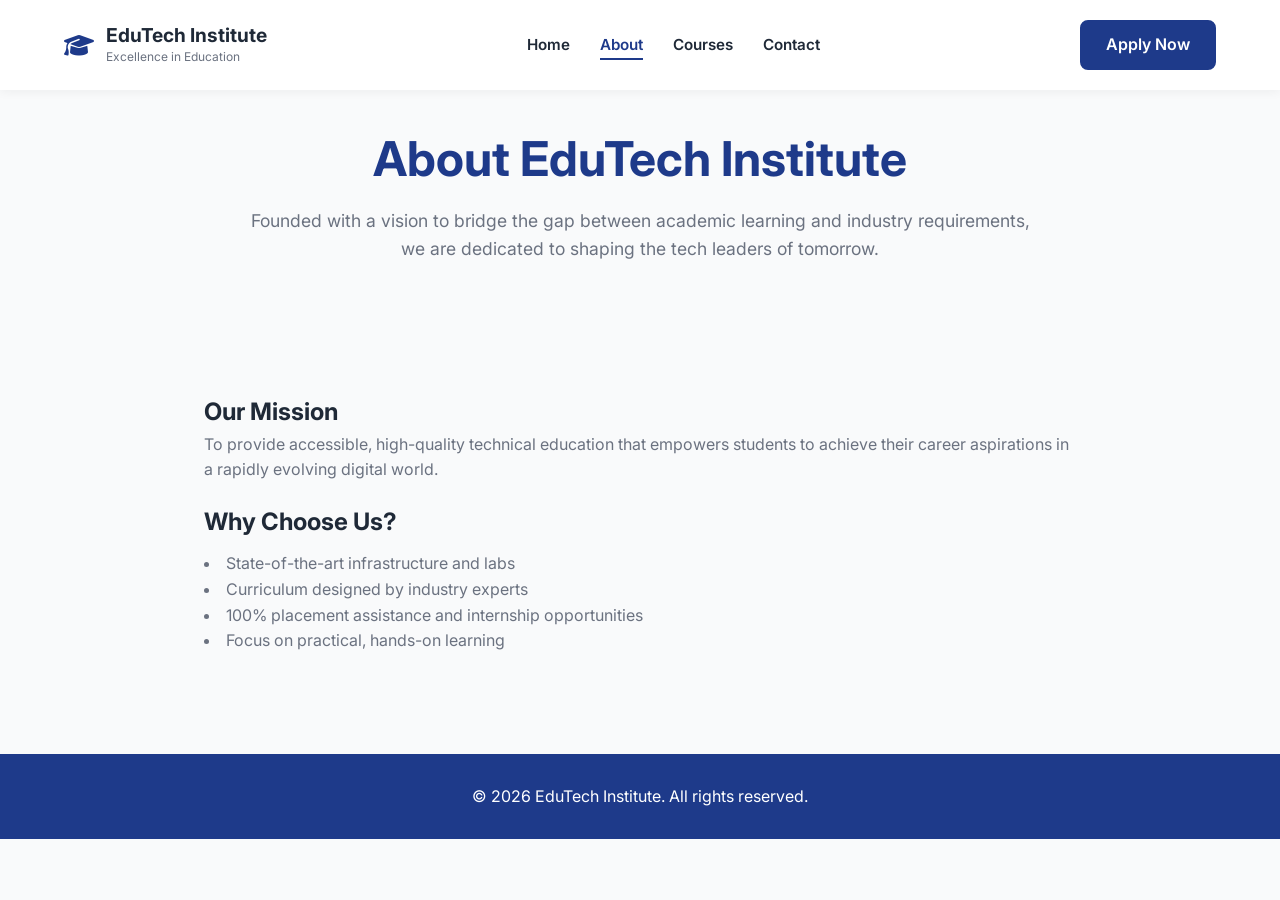
==== about.html @ e823e77c "Update about.html" ====
<!DOCTYPE html>
<html lang="en">
<head>
    <meta charset="UTF-8">
    <meta name="viewport" content="width=device-width, initial-scale=1.0">
    <title>About Us - EduTech Institute</title>
    <link rel="stylesheet" href="style.css">
    <link rel="stylesheet" href="https://cdnjs.cloudflare.com/ajax/libs/font-awesome/6.4.0/css/all.min.css">
    <link href="https://fonts.googleapis.com/css2?family=Inter:wght@400;600;700&display=swap" rel="stylesheet">
</head>
<body>

    <!-- Header & Navigation -->
    <header>
        <div class="logo">
            <i class="fa-solid fa-graduation-cap logo-icon"></i>
            <div>
                <strong>EduTech Institute</strong>
                <span>Excellence in Education</span>
            </div>
        </div>
        <nav>
            <ul>
                <li><a href="index.html">Home</a></li>
                <li><a href="about.html" class="active">About</a></li>
                <li><a href="courses.html">Courses</a></li>
                <li><a href="contact.html">Contact</a></li>
            </ul>
        </nav>
        <a href="#apply" class="btn btn-primary">Apply Now</a>
    </header>

    <!-- Page Content -->
    <section class="hero" style="background-color: var(--bg-light); text-align: center; justify-content: center; padding: 40px 5%;">
        <div class="hero-content" style="max-width: 800px;">
            <h1>About EduTech Institute</h1>
            <p class="description">Founded with a vision to bridge the gap between academic learning and industry requirements, we are dedicated to shaping the tech leaders of tomorrow.</p>
        </div>
    </section>

    <section style="padding: 60px 5%; max-width: 1000px; margin: 0 auto;">
        <h2>Our Mission</h2>
        <p style="margin-bottom: 20px; color: var(--text-light);">To provide accessible, high-quality technical education that empowers students to achieve their career aspirations in a rapidly evolving digital world.</p>
        
        <h2>Why Choose Us?</h2>
        <ul style="list-style-position: inside; color: var(--text-light); margin-top: 10px;">
            <li>State-of-the-art infrastructure and labs</li>
            <li>Curriculum designed by industry experts</li>
            <li>100% placement assistance and internship opportunities</li>
            <li>Focus on practical, hands-on learning</li>
        </ul>
    </section>

    <!-- Footer -->
    <footer>
        <p>&copy; 2026 EduTech Institute. All rights reserved.</p>
    </footer>

</body>
</html>
---- style.css ----
/* --- CSS Reset & Variables --- */
:root {
    --primary-color: #1e3a8a; /* Deep blue from the mockup */
    --text-dark: #1f2937;
    --text-light: #6b7280;
    --bg-light: #f9fafb;
    --white: #ffffff;
    --font-main: 'Inter', sans-serif;
    --border-radius: 8px;
    --transition: all 0.3s ease;
}

* {
    margin: 0;
    padding: 0;
    box-sizing: border-box;
}

body {
    font-family: var(--font-main);
    color: var(--text-dark);
    background-color: var(--bg-light);
    line-height: 1.6;
}

/* --- Typography --- */
h1, h2, h3 {
    font-weight: 700;
    color: var(--text-dark);
}

a {
    text-decoration: none;
    color: inherit;
}

/* --- Buttons --- */
.btn {
    display: inline-block;
    padding: 10px 24px;
    border-radius: var(--border-radius);
    font-weight: 600;
    text-align: center;
    cursor: pointer;
    transition: var(--transition);
}

.btn-primary {
    background-color: var(--primary-color);
    color: var(--white);
    border: 2px solid var(--primary-color);
}

.btn-primary:hover {
    background-color: transparent;
    color: var(--primary-color);
}

/* --- Header & Navigation --- */
header {
    display: flex;
    justify-content: space-between;
    align-items: center;
    padding: 20px 5%;
    background-color: var(--white);
    box-shadow: 0 2px 10px rgba(0,0,0,0.05);
    position: sticky;
    top: 0;
    z-index: 100;
}

.logo {
    display: flex;
    align-items: center;
    gap: 12px;
}

.logo-icon {
    font-size: 24px;
    color: var(--primary-color);
}

.logo div {
    display: flex;
    flex-direction: column;
}

.logo strong {
    font-size: 1.2rem;
    line-height: 1.2;
}

.logo span {
    font-size: 0.75rem;
    color: var(--text-light);
}

nav ul {
    display: flex;
    list-style: none;
    gap: 30px;
}

nav ul li a {
    font-weight: 600;
    font-size: 0.95rem;
    transition: var(--transition);
}

nav ul li a:hover, nav ul li a.active {
    color: var(--primary-color);
    border-bottom: 2px solid var(--primary-color);
    padding-bottom: 4px;
}

/* --- Hero Section --- */
.hero {
    display: flex;
    align-items: center;
    justify-content: space-between;
    padding: 60px 5%;
    background-color: var(--white);
    gap: 40px;
}

.hero-content {
    flex: 1;
    max-width: 500px;
}

.hero-content .subtitle {
    font-size: 0.85rem;
    font-weight: 700;
    color: var(--text-light);
    letter-spacing: 1px;
    margin-bottom: 15px;
}

.hero-content h1 {
    font-size: 3rem;
    line-height: 1.2;
    margin-bottom: 20px;
    color: var(--primary-color);
}

.hero-content .description {
    font-size: 1.1rem;
    color: var(--text-light);
    margin-bottom: 30px;
}

.hero-image {
    flex: 1;
}

.hero-image img {
    width: 100%;
    border-radius: var(--border-radius);
    box-shadow: 0 10px 30px rgba(0,0,0,0.1);
}

/* --- Features Section --- */
.features {
    display: flex;
    justify-content: space-between;
    padding: 60px 5%;
    gap: 30px;
}

.feature-card {
    background-color: var(--white);
    padding: 30px;
    border-radius: var(--border-radius);
    box-shadow: 0 4px 15px rgba(0,0,0,0.05);
    flex: 1;
    text-align: center;
    transition: var(--transition);
}

.feature-card:hover {
    transform: translateY(-5px);
    box-shadow: 0 10px 25px rgba(0,0,0,0.1);
}

.icon-container {
    width: 60px;
    height: 60px;
    background-color: #e0e7ff;
    border-radius: 50%;
    display: flex;
    align-items: center;
    justify-content: center;
    margin: 0 auto 20px auto;
}

.feature-card .icon {
    font-size: 24px;
    color: var(--primary-color);
}

.feature-card h3 {
    font-size: 1.2rem;
    margin-bottom: 15px;
}

.feature-card p {
    color: var(--text-light);
    font-size: 0.95rem;
}

/* --- Footer --- */
footer {
    text-align: center;
    padding: 30px;
    background-color: var(--primary-color);
    color: var(--white);
    margin-top: 40px;
}

/* --- Responsive Design --- */
@media (max-width: 992px) {
    .hero {
        flex-direction: column;
        text-align: center;
    }
    
    .hero-content {
        max-width: 100%;
        margin-bottom: 40px;
    }
    
    .features {
        flex-direction: column;
    }
}

@media (max-width: 768px) {
    header {
        flex-direction: column;
        gap: 20px;
    }
    
    nav ul {
        flex-wrap: wrap;
        justify-content: center;
    }
      }
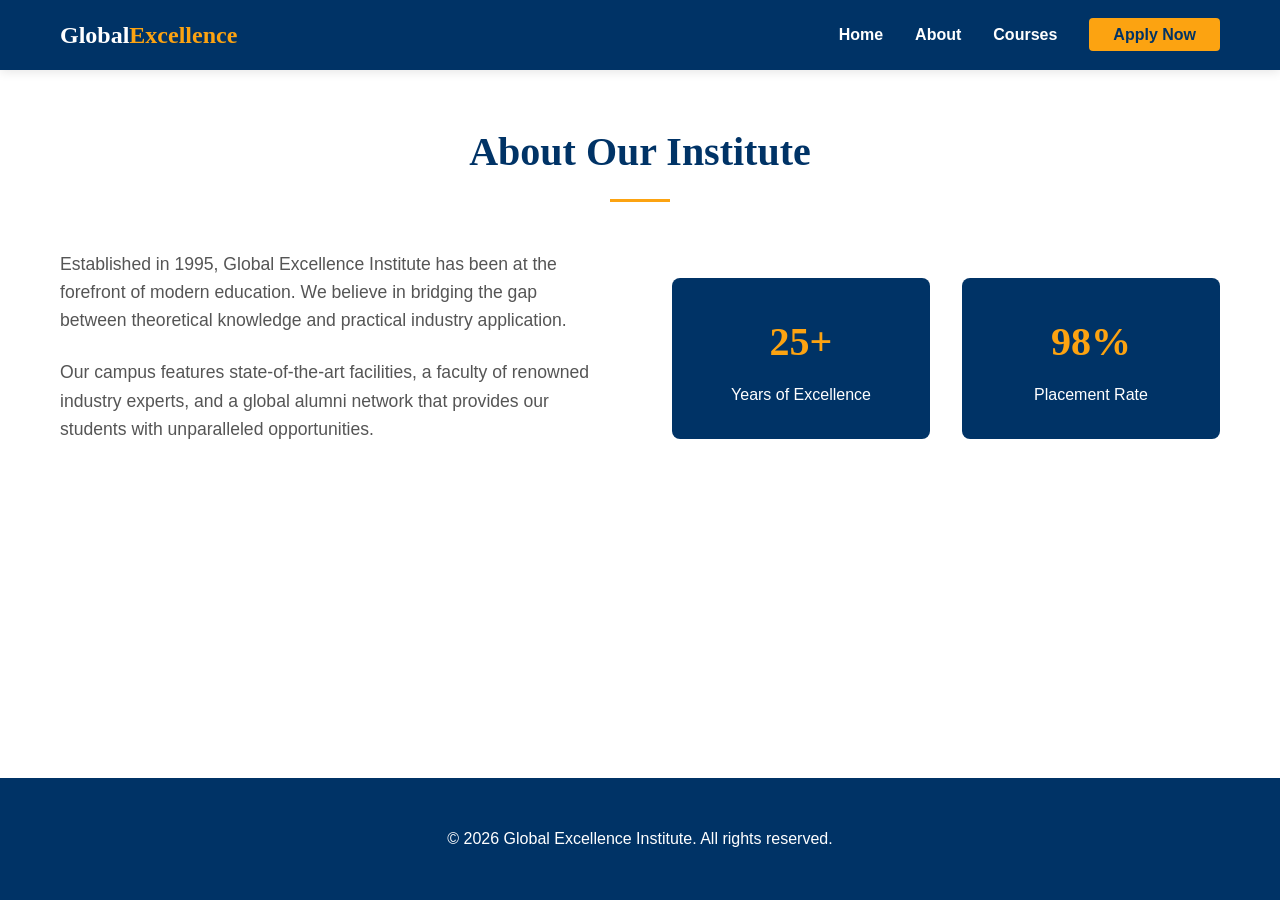
==== commit 6ab39c98: "Update about.html" ====
--- a/about.html
+++ b/about.html
@@ -3,58 +3,79 @@
 <head>
     <meta charset="UTF-8">
     <meta name="viewport" content="width=device-width, initial-scale=1.0">
-    <title>About Us - EduTech Institute</title>
-    <link rel="stylesheet" href="style.css">
-    <link rel="stylesheet" href="https://cdnjs.cloudflare.com/ajax/libs/font-awesome/6.4.0/css/all.min.css">
-    <link href="https://fonts.googleapis.com/css2?family=Inter:wght@400;600;700&display=swap" rel="stylesheet">
+    <title>About - Global Excellence Institute</title>
+    <!-- Use the exact same <style> block from index.html here -->
+    <style>
+        :root { --primary-blue: #003366; --accent-gold: #fca311; --text-dark: #333333; --text-light: #ffffff; --font-heading: 'Merriweather', Georgia, serif; --font-body: 'Open Sans', -apple-system, sans-serif; }
+        * { margin: 0; padding: 0; box-sizing: border-box; }
+        body { font-family: var(--font-body); color: var(--text-dark); line-height: 1.6; display: flex; flex-direction: column; min-height: 100vh;}
+        h1, h2, h3, h4 { font-family: var(--font-heading); color: var(--primary-blue); margin-bottom: 1rem; }
+        .container { width: 100%; max-width: 1200px; margin: 0 auto; padding: 0 20px; }
+        nav { position: fixed; top: 0; width: 100%; background-color: var(--primary-blue); padding: 1rem 0; z-index: 1000; box-shadow: 0 2px 10px rgba(0,0,0,0.1); }
+        .nav-container { display: flex; justify-content: space-between; align-items: center; }
+        .logo { font-family: var(--font-heading); font-size: 1.5rem; color: var(--text-light); text-decoration: none; font-weight: bold; }
+        .logo span { color: var(--accent-gold); }
+        .nav-links { display: flex; list-style: none; gap: 2rem; align-items: center; }
+        .nav-links a { color: var(--text-light); text-decoration: none; font-size: 1rem; font-weight: 600; }
+        .nav-links a:hover { color: var(--accent-gold); }
+        .btn-apply-nav { background-color: var(--accent-gold); color: var(--primary-blue) !important; padding: 0.5rem 1.5rem; border-radius: 4px; }
+        footer { background-color: var(--primary-blue); color: var(--text-light); text-align: center; padding: 3rem 0; margin-top: auto;}
+        
+        /* PAGE SPECIFIC CSS */
+        .page-section { padding: 120px 0 5rem; } /* Extra top padding for fixed nav */
+        .section-title { text-align: center; font-size: 2.5rem; margin-bottom: 3rem; }
+        .section-title::after { content: ''; display: block; width: 60px; height: 3px; background: var(--accent-gold); margin: 15px auto 0; }
+        .about-content { display: flex; gap: 4rem; align-items: center; }
+        .about-text { flex: 1; }
+        .about-text p { margin-bottom: 1.5rem; font-size: 1.1rem; color: #555; }
+        .about-stats { flex: 1; display: grid; grid-template-columns: repeat(2, 1fr); gap: 2rem; }
+        .stat-box { background: var(--primary-blue); color: var(--text-light); padding: 2rem; text-align: center; border-radius: 8px; }
+        .stat-box h4 { color: var(--accent-gold); font-size: 2.5rem; margin-bottom: 0.5rem; }
+        
+        .fade-in { opacity: 0; transform: translateY(20px); animation: fadeIn 0.8s ease-out forwards; }
+        @keyframes fadeIn { to { opacity: 1; transform: translateY(0); } }
+        @media screen and (max-width: 768px) { .nav-links { display: none; } .about-content { flex-direction: column; } }
+    </style>
 </head>
 <body>
+    <nav>
+        <div class="container nav-container">
+            <a href="index.html" class="logo">Global<span>Excellence</span></a>
+            <ul class="nav-links">
+                <li><a href="index.html">Home</a></li>
+                <li><a href="about.html">About</a></li>
+                <li><a href="courses.html">Courses</a></li>
+                <li><a href="apply.html" class="btn-apply-nav">Apply Now</a></li>
+            </ul>
+        </div>
+    </nav>
 
-    <!-- Header & Navigation -->
-    <header>
-        <div class="logo">
-            <i class="fa-solid fa-graduation-cap logo-icon"></i>
-            <div>
-                <strong>EduTech Institute</strong>
-                <span>Excellence in Education</span>
+    <section class="page-section">
+        <div class="container fade-in">
+            <h2 class="section-title">About Our Institute</h2>
+            <div class="about-content">
+                <div class="about-text">
+                    <p>Established in 1995, Global Excellence Institute has been at the forefront of modern education. We believe in bridging the gap between theoretical knowledge and practical industry application.</p>
+                    <p>Our campus features state-of-the-art facilities, a faculty of renowned industry experts, and a global alumni network that provides our students with unparalleled opportunities.</p>
+                </div>
+                <div class="about-stats">
+                    <div class="stat-box">
+                        <h4>25+</h4>
+                        <p>Years of Excellence</p>
+                    </div>
+                    <div class="stat-box">
+                        <h4>98%</h4>
+                        <p>Placement Rate</p>
+                    </div>
+                </div>
             </div>
-        </div>
-        <nav>
-            <ul>
-                <li><a href="index.html">Home</a></li>
-                <li><a href="about.html" class="active">About</a></li>
-                <li><a href="courses.html">Courses</a></li>
-                <li><a href="contact.html">Contact</a></li>
-            </ul>
-        </nav>
-        <a href="#apply" class="btn btn-primary">Apply Now</a>
-    </header>
-
-    <!-- Page Content -->
-    <section class="hero" style="background-color: var(--bg-light); text-align: center; justify-content: center; padding: 40px 5%;">
-        <div class="hero-content" style="max-width: 800px;">
-            <h1>About EduTech Institute</h1>
-            <p class="description">Founded with a vision to bridge the gap between academic learning and industry requirements, we are dedicated to shaping the tech leaders of tomorrow.</p>
         </div>
     </section>
 
-    <section style="padding: 60px 5%; max-width: 1000px; margin: 0 auto;">
-        <h2>Our Mission</h2>
-        <p style="margin-bottom: 20px; color: var(--text-light);">To provide accessible, high-quality technical education that empowers students to achieve their career aspirations in a rapidly evolving digital world.</p>
-        
-        <h2>Why Choose Us?</h2>
-        <ul style="list-style-position: inside; color: var(--text-light); margin-top: 10px;">
-            <li>State-of-the-art infrastructure and labs</li>
-            <li>Curriculum designed by industry experts</li>
-            <li>100% placement assistance and internship opportunities</li>
-            <li>Focus on practical, hands-on learning</li>
-        </ul>
-    </section>
-
-    <!-- Footer -->
     <footer>
-        <p>&copy; 2026 EduTech Institute. All rights reserved.</p>
+        <div class="container">
+            <p>&copy; 2026 Global Excellence Institute. All rights reserved.</p>
+        </div>
     </footer>
-
 </body>
 </html>
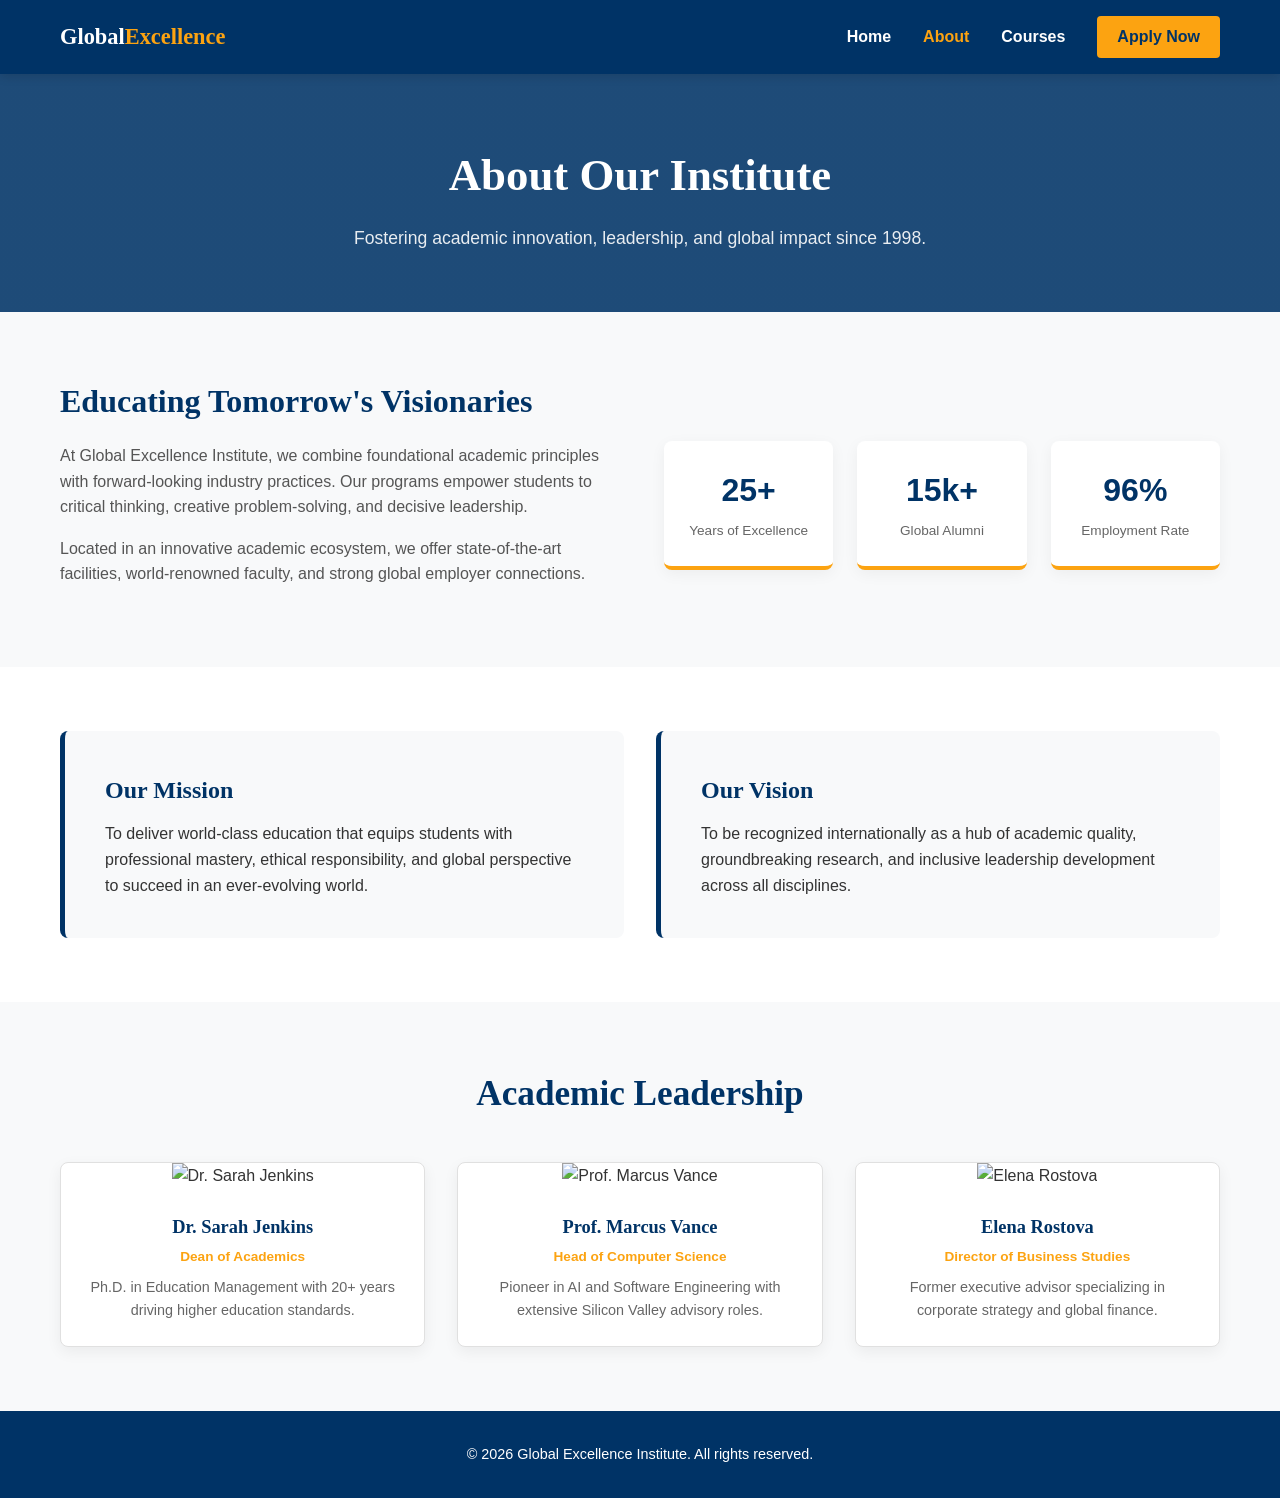
==== commit f6bf5e0b: "Update about.html" ====
--- a/about.html
+++ b/about.html
@@ -3,79 +3,454 @@
 <head>
     <meta charset="UTF-8">
     <meta name="viewport" content="width=device-width, initial-scale=1.0">
-    <title>About - Global Excellence Institute</title>
-    <!-- Use the exact same <style> block from index.html here -->
+    <title>About Us - Global Excellence Institute</title>
     <style>
-        :root { --primary-blue: #003366; --accent-gold: #fca311; --text-dark: #333333; --text-light: #ffffff; --font-heading: 'Merriweather', Georgia, serif; --font-body: 'Open Sans', -apple-system, sans-serif; }
-        * { margin: 0; padding: 0; box-sizing: border-box; }
-        body { font-family: var(--font-body); color: var(--text-dark); line-height: 1.6; display: flex; flex-direction: column; min-height: 100vh;}
-        h1, h2, h3, h4 { font-family: var(--font-heading); color: var(--primary-blue); margin-bottom: 1rem; }
-        .container { width: 100%; max-width: 1200px; margin: 0 auto; padding: 0 20px; }
-        nav { position: fixed; top: 0; width: 100%; background-color: var(--primary-blue); padding: 1rem 0; z-index: 1000; box-shadow: 0 2px 10px rgba(0,0,0,0.1); }
-        .nav-container { display: flex; justify-content: space-between; align-items: center; }
-        .logo { font-family: var(--font-heading); font-size: 1.5rem; color: var(--text-light); text-decoration: none; font-weight: bold; }
+        /* ==========================================================================
+           GLOBAL VARIABLES & BASE STYLES
+           ========================================================================== */
+        :root { 
+            --primary-blue: #003366; 
+            --accent-gold: #fca311; 
+            --text-dark: #333333; 
+            --text-light: #ffffff; 
+            --bg-light: #f8f9fa;
+            --border-color: #e0e0e0;
+            --font-heading: 'Merriweather', Georgia, serif; 
+            --font-body: 'Open Sans', -apple-system, BlinkMacSystemFont, sans-serif; 
+        }
+
+        * { 
+            margin: 0; 
+            padding: 0; 
+            box-sizing: border-box; 
+        }
+
+        body { 
+            font-family: var(--font-body); 
+            color: var(--text-dark); 
+            background-color: var(--bg-light);
+            line-height: 1.6; 
+            display: flex; 
+            flex-direction: column; 
+            min-height: 100vh;
+            -webkit-text-size-adjust: 100%;
+        }
+
+        h1, h2, h3, h4 { 
+            font-family: var(--font-heading); 
+            color: var(--primary-blue); 
+            margin-bottom: 0.75rem; 
+        }
+
+        .container { 
+            width: 100%; 
+            max-width: 1200px; 
+            margin: 0 auto; 
+            padding: 0 20px; 
+        }
+
+        /* ==========================================================================
+           NAVIGATION
+           ========================================================================== */
+        nav { 
+            position: fixed; 
+            top: 0; 
+            width: 100%; 
+            background-color: var(--primary-blue); 
+            padding: 1rem 0; 
+            z-index: 1000; 
+            box-shadow: 0 2px 10px rgba(0,0,0,0.15); 
+        }
+
+        .nav-container { 
+            display: flex; 
+            justify-content: space-between; 
+            align-items: center; 
+        }
+
+        .logo { 
+            font-family: var(--font-heading); 
+            font-size: 1.4rem; 
+            color: var(--text-light); 
+            text-decoration: none; 
+            font-weight: bold; 
+        }
+
         .logo span { color: var(--accent-gold); }
-        .nav-links { display: flex; list-style: none; gap: 2rem; align-items: center; }
-        .nav-links a { color: var(--text-light); text-decoration: none; font-size: 1rem; font-weight: 600; }
-        .nav-links a:hover { color: var(--accent-gold); }
-        .btn-apply-nav { background-color: var(--accent-gold); color: var(--primary-blue) !important; padding: 0.5rem 1.5rem; border-radius: 4px; }
-        footer { background-color: var(--primary-blue); color: var(--text-light); text-align: center; padding: 3rem 0; margin-top: auto;}
-        
-        /* PAGE SPECIFIC CSS */
-        .page-section { padding: 120px 0 5rem; } /* Extra top padding for fixed nav */
-        .section-title { text-align: center; font-size: 2.5rem; margin-bottom: 3rem; }
-        .section-title::after { content: ''; display: block; width: 60px; height: 3px; background: var(--accent-gold); margin: 15px auto 0; }
-        .about-content { display: flex; gap: 4rem; align-items: center; }
-        .about-text { flex: 1; }
-        .about-text p { margin-bottom: 1.5rem; font-size: 1.1rem; color: #555; }
-        .about-stats { flex: 1; display: grid; grid-template-columns: repeat(2, 1fr); gap: 2rem; }
-        .stat-box { background: var(--primary-blue); color: var(--text-light); padding: 2rem; text-align: center; border-radius: 8px; }
-        .stat-box h4 { color: var(--accent-gold); font-size: 2.5rem; margin-bottom: 0.5rem; }
-        
-        .fade-in { opacity: 0; transform: translateY(20px); animation: fadeIn 0.8s ease-out forwards; }
-        @keyframes fadeIn { to { opacity: 1; transform: translateY(0); } }
-        @media screen and (max-width: 768px) { .nav-links { display: none; } .about-content { flex-direction: column; } }
+
+        .nav-links { 
+            display: flex; 
+            list-style: none; 
+            gap: 2rem; 
+            align-items: center; 
+        }
+
+        .nav-links a { 
+            color: var(--text-light); 
+            text-decoration: none; 
+            font-size: 1rem; 
+            font-weight: 600; 
+            transition: color 0.3s ease;
+        }
+
+        .nav-links a:hover,
+        .nav-links a.active { color: var(--accent-gold); }
+
+        .btn-apply-nav { 
+            background-color: var(--accent-gold); 
+            color: var(--primary-blue) !important; 
+            padding: 0.5rem 1.25rem; 
+            border-radius: 4px; 
+            display: inline-block;
+        }
+
+        .menu-toggle {
+            display: none;
+            flex-direction: column;
+            justify-content: space-between;
+            width: 30px;
+            height: 21px;
+            background: transparent;
+            border: none;
+            cursor: pointer;
+            padding: 0;
+            z-index: 1001;
+        }
+
+        .menu-toggle span {
+            width: 100%;
+            height: 3px;
+            background-color: var(--text-light);
+            border-radius: 2px;
+            transition: all 0.3s ease-in-out;
+        }
+
+        .menu-toggle.active span:nth-child(1) { transform: translateY(9px) rotate(45deg); }
+        .menu-toggle.active span:nth-child(2) { opacity: 0; }
+        .menu-toggle.active span:nth-child(3) { transform: translateY(-9px) rotate(-45deg); }
+
+        /* ==========================================================================
+           HEADER / HERO
+           ========================================================================== */
+        .page-header {
+            background: linear-gradient(rgba(0, 51, 102, 0.88), rgba(0, 51, 102, 0.88)), 
+                        url('https://images.unsplash.com/photo-1541829070764-84a7d30dd3f3?auto=format&fit=crop&w=1200&q=80') center/cover no-repeat;
+            color: var(--text-light);
+            padding: 140px 0 60px;
+            text-align: center;
+        }
+
+        .page-header h1 {
+            color: var(--text-light);
+            font-size: 2.8rem;
+        }
+
+        .page-header p {
+            font-size: 1.1rem;
+            max-width: 600px;
+            margin: 0.5rem auto 0;
+            opacity: 0.9;
+        }
+
+        /* ==========================================================================
+           ABOUT CONTENT & MISSION
+           ========================================================================== */
+        .section {
+            padding: 4rem 0;
+        }
+
+        .about-grid {
+            display: grid;
+            grid-template-columns: 1fr 1fr;
+            gap: 3rem;
+            align-items: center;
+        }
+
+        .about-text h2 {
+            font-size: 2rem;
+            margin-bottom: 1rem;
+        }
+
+        .about-text p {
+            margin-bottom: 1rem;
+            color: #555;
+        }
+
+        .stats-grid {
+            display: grid;
+            grid-template-columns: repeat(3, 1fr);
+            gap: 1.5rem;
+            margin-top: 2rem;
+            text-align: center;
+        }
+
+        .stat-card {
+            background: var(--text-light);
+            padding: 1.5rem;
+            border-radius: 8px;
+            box-shadow: 0 4px 15px rgba(0,0,0,0.05);
+            border-bottom: 4px solid var(--accent-gold);
+        }
+
+        .stat-number {
+            font-size: 2rem;
+            font-weight: bold;
+            color: var(--primary-blue);
+        }
+
+        .stat-label {
+            font-size: 0.85rem;
+            color: #666;
+            margin-top: 0.25rem;
+        }
+
+        /* Mission Vision Cards */
+        .mission-section {
+            background-color: var(--text-light);
+            padding: 4rem 0;
+        }
+
+        .card-grid {
+            display: grid;
+            grid-template-columns: repeat(2, 1fr);
+            gap: 2rem;
+        }
+
+        .info-card {
+            background: var(--bg-light);
+            padding: 2.5rem;
+            border-radius: 8px;
+            border-left: 5px solid var(--primary-blue);
+        }
+
+        .info-card h3 {
+            font-size: 1.5rem;
+            margin-bottom: 0.75rem;
+        }
+
+        /* Leadership Section */
+        .faculty-grid {
+            display: grid;
+            grid-template-columns: repeat(3, 1fr);
+            gap: 2rem;
+            margin-top: 2.5rem;
+        }
+
+        .faculty-card {
+            background: var(--text-light);
+            border-radius: 8px;
+            overflow: hidden;
+            box-shadow: 0 5px 15px rgba(0,0,0,0.06);
+            text-align: center;
+            border: 1px solid var(--border-color);
+        }
+
+        .faculty-img {
+            width: 100%;
+            height: 220px;
+            object-fit: cover;
+        }
+
+        .faculty-info {
+            padding: 1.5rem;
+        }
+
+        .faculty-info h4 {
+            margin-bottom: 0.25rem;
+            font-size: 1.15rem;
+        }
+
+        .faculty-info span {
+            color: var(--accent-gold);
+            font-weight: 600;
+            font-size: 0.85rem;
+            display: block;
+            margin-bottom: 0.5rem;
+        }
+
+        .faculty-info p {
+            font-size: 0.9rem;
+            color: #666;
+        }
+
+        /* ==========================================================================
+           FOOTER
+           ========================================================================== */
+        footer { 
+            background-color: var(--primary-blue); 
+            color: var(--text-light); 
+            text-align: center; 
+            padding: 2rem 0; 
+            margin-top: auto;
+            font-size: 0.9rem;
+        }
+
+        /* Responsive Breakpoints */
+        @media screen and (max-width: 768px) {
+            .menu-toggle { display: flex; }
+
+            .nav-links { 
+                position: absolute;
+                top: 100%;
+                left: 0;
+                width: 100%;
+                background-color: var(--primary-blue);
+                flex-direction: column;
+                gap: 0;
+                display: none;
+                box-shadow: 0 10px 15px rgba(0, 0, 0, 0.2);
+            }
+
+            .nav-links.active { display: flex; }
+
+            .nav-links li { width: 100%; text-align: center; }
+
+            .nav-links a {
+                display: block;
+                padding: 1rem;
+                border-bottom: 1px solid rgba(255, 255, 255, 0.05);
+            }
+
+            .about-grid, .card-grid, .faculty-grid {
+                grid-template-columns: 1fr;
+                gap: 2rem;
+            }
+
+            .page-header h1 { font-size: 2rem; }
+        }
     </style>
 </head>
 <body>
+
+    <!-- NAVIGATION -->
     <nav>
         <div class="container nav-container">
             <a href="index.html" class="logo">Global<span>Excellence</span></a>
-            <ul class="nav-links">
+            
+            <button class="menu-toggle" id="menuToggle" aria-label="Toggle Navigation Menu">
+                <span></span>
+                <span></span>
+                <span></span>
+            </button>
+
+            <ul class="nav-links" id="navLinks">
                 <li><a href="index.html">Home</a></li>
-                <li><a href="about.html">About</a></li>
+                <li><a href="about.html" class="active">About</a></li>
                 <li><a href="courses.html">Courses</a></li>
                 <li><a href="apply.html" class="btn-apply-nav">Apply Now</a></li>
             </ul>
         </div>
     </nav>
 
-    <section class="page-section">
-        <div class="container fade-in">
-            <h2 class="section-title">About Our Institute</h2>
-            <div class="about-content">
+    <!-- PAGE HEADER -->
+    <header class="page-header">
+        <div class="container">
+            <h1>About Our Institute</h1>
+            <p>Fostering academic innovation, leadership, and global impact since 1998.</p>
+        </div>
+    </header>
+
+    <!-- ABOUT SECTION -->
+    <section class="section">
+        <div class="container">
+            <div class="about-grid">
                 <div class="about-text">
-                    <p>Established in 1995, Global Excellence Institute has been at the forefront of modern education. We believe in bridging the gap between theoretical knowledge and practical industry application.</p>
-                    <p>Our campus features state-of-the-art facilities, a faculty of renowned industry experts, and a global alumni network that provides our students with unparalleled opportunities.</p>
-                </div>
-                <div class="about-stats">
-                    <div class="stat-box">
-                        <h4>25+</h4>
-                        <p>Years of Excellence</p>
-                    </div>
-                    <div class="stat-box">
-                        <h4>98%</h4>
-                        <p>Placement Rate</p>
+                    <h2>Educating Tomorrow's Visionaries</h2>
+                    <p>At Global Excellence Institute, we combine foundational academic principles with forward-looking industry practices. Our programs empower students to critical thinking, creative problem-solving, and decisive leadership.</p>
+                    <p>Located in an innovative academic ecosystem, we offer state-of-the-art facilities, world-renowned faculty, and strong global employer connections.</p>
+                </div>
+                <div class="stats-grid">
+                    <div class="stat-card">
+                        <div class="stat-number">25+</div>
+                        <div class="stat-label">Years of Excellence</div>
+                    </div>
+                    <div class="stat-card">
+                        <div class="stat-number">15k+</div>
+                        <div class="stat-label">Global Alumni</div>
+                    </div>
+                    <div class="stat-card">
+                        <div class="stat-number">96%</div>
+                        <div class="stat-label">Employment Rate</div>
                     </div>
                 </div>
             </div>
         </div>
     </section>
 
+    <!-- MISSION & VISION -->
+    <section class="section mission-section">
+        <div class="container">
+            <div class="card-grid">
+                <div class="info-card">
+                    <h3>Our Mission</h3>
+                    <p>To deliver world-class education that equips students with professional mastery, ethical responsibility, and global perspective to succeed in an ever-evolving world.</p>
+                </div>
+                <div class="info-card">
+                    <h3>Our Vision</h3>
+                    <p>To be recognized internationally as a hub of academic quality, groundbreaking research, and inclusive leadership development across all disciplines.</p>
+                </div>
+            </div>
+        </div>
+    </section>
+
+    <!-- LEADERSHIP FACULTY -->
+    <section class="section">
+        <div class="container">
+            <h2 style="text-align: center; font-size: 2.2rem;">Academic Leadership</h2>
+            <div class="faculty-grid">
+                <div class="faculty-card">
+                    <img src="https://images.unsplash.com/photo-1573496359142-b8d87734a5a2?auto=format&fit=crop&w=600&q=80" alt="Dr. Sarah Jenkins" class="faculty-img">
+                    <div class="faculty-info">
+                        <h4>Dr. Sarah Jenkins</h4>
+                        <span>Dean of Academics</span>
+                        <p>Ph.D. in Education Management with 20+ years driving higher education standards.</p>
+                    </div>
+                </div>
+
+                <div class="faculty-card">
+                    <img src="https://images.unsplash.com/photo-1560250097-0b93528c311a?auto=format&fit=crop&w=600&q=80" alt="Prof. Marcus Vance" class="faculty-img">
+                    <div class="faculty-info">
+                        <h4>Prof. Marcus Vance</h4>
+                        <span>Head of Computer Science</span>
+                        <p>Pioneer in AI and Software Engineering with extensive Silicon Valley advisory roles.</p>
+                    </div>
+                </div>
+
+                <div class="faculty-card">
+                    <img src="https://images.unsplash.com/photo-1580894732413-a70d2a9323eb?auto=format&fit=crop&w=600&q=80" alt="Elena Rostova" class="faculty-img">
+                    <div class="faculty-info">
+                        <h4>Elena Rostova</h4>
+                        <span>Director of Business Studies</span>
+                        <p>Former executive advisor specializing in corporate strategy and global finance.</p>
+                    </div>
+                </div>
+            </div>
+        </div>
+    </section>
+
+    <!-- FOOTER -->
     <footer>
         <div class="container">
             <p>&copy; 2026 Global Excellence Institute. All rights reserved.</p>
         </div>
     </footer>
+
+    <!-- INTERACTIVE SCRIPTS -->
+    <script>
+        const menuToggle = document.getElementById('menuToggle');
+        const navLinks = document.getElementById('navLinks');
+
+        menuToggle.addEventListener('click', () => {
+            menuToggle.classList.toggle('active');
+            navLinks.classList.toggle('active');
+        });
+
+        document.querySelectorAll('.nav-links a').forEach(link => {
+            link.addEventListener('click', () => {
+                menuToggle.classList.remove('active');
+                navLinks.classList.remove('active');
+            });
+        });
+    </script>
 </body>
 </html>
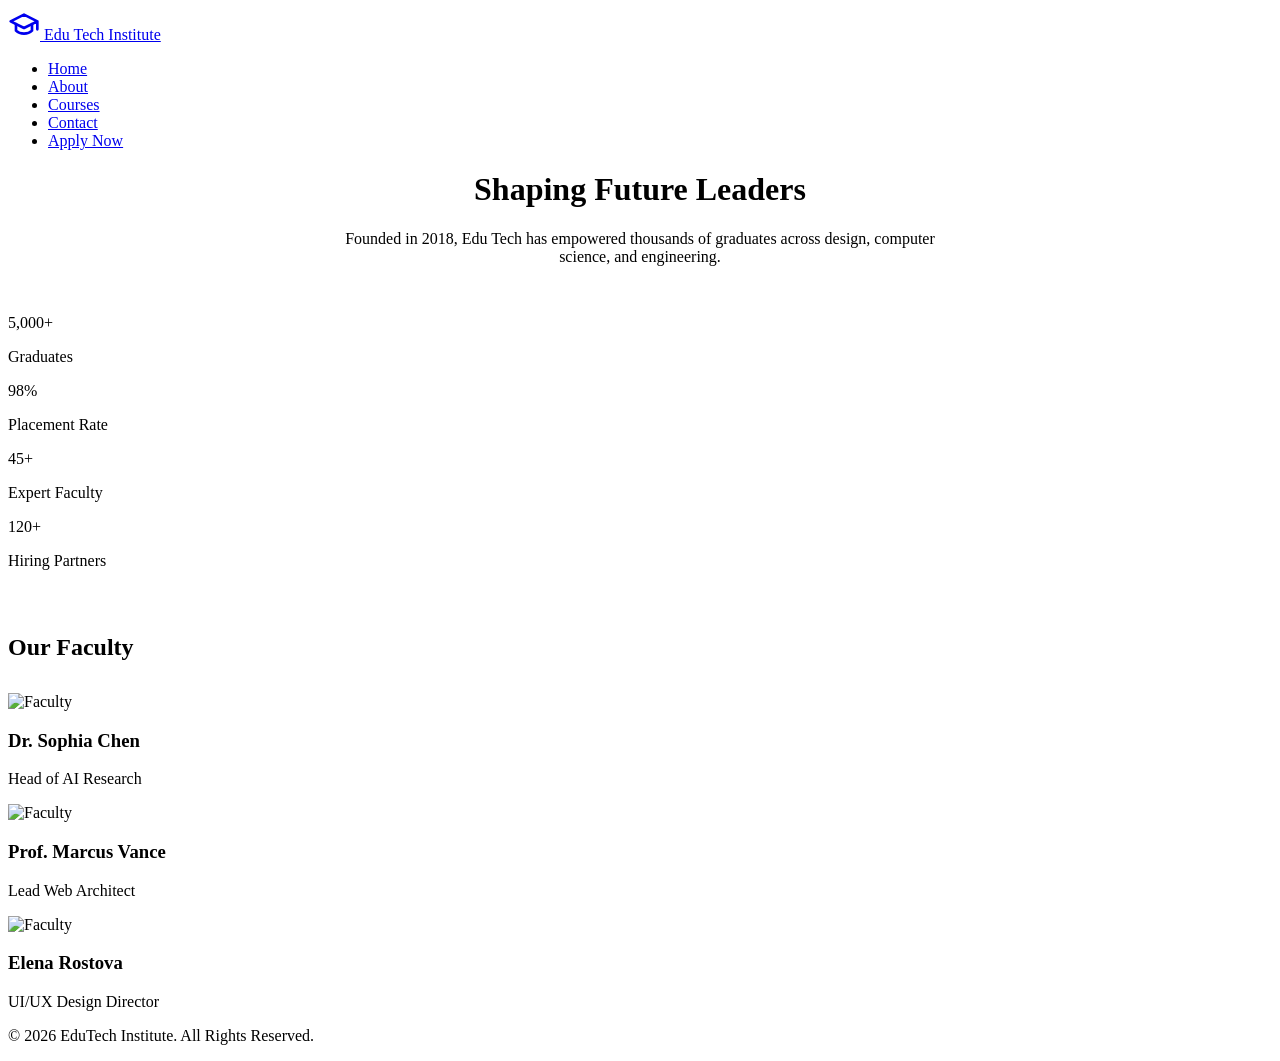
==== commit c993d990: "Update about.html" ====
--- a/about.html
+++ b/about.html
@@ -3,454 +3,84 @@
 <head>
     <meta charset="UTF-8">
     <meta name="viewport" content="width=device-width, initial-scale=1.0">
-    <title>About Us - Global Excellence Institute</title>
-    <style>
-        /* ==========================================================================
-           GLOBAL VARIABLES & BASE STYLES
-           ========================================================================== */
-        :root { 
-            --primary-blue: #003366; 
-            --accent-gold: #fca311; 
-            --text-dark: #333333; 
-            --text-light: #ffffff; 
-            --bg-light: #f8f9fa;
-            --border-color: #e0e0e0;
-            --font-heading: 'Merriweather', Georgia, serif; 
-            --font-body: 'Open Sans', -apple-system, BlinkMacSystemFont, sans-serif; 
-        }
-
-        * { 
-            margin: 0; 
-            padding: 0; 
-            box-sizing: border-box; 
-        }
-
-        body { 
-            font-family: var(--font-body); 
-            color: var(--text-dark); 
-            background-color: var(--bg-light);
-            line-height: 1.6; 
-            display: flex; 
-            flex-direction: column; 
-            min-height: 100vh;
-            -webkit-text-size-adjust: 100%;
-        }
-
-        h1, h2, h3, h4 { 
-            font-family: var(--font-heading); 
-            color: var(--primary-blue); 
-            margin-bottom: 0.75rem; 
-        }
-
-        .container { 
-            width: 100%; 
-            max-width: 1200px; 
-            margin: 0 auto; 
-            padding: 0 20px; 
-        }
-
-        /* ==========================================================================
-           NAVIGATION
-           ========================================================================== */
-        nav { 
-            position: fixed; 
-            top: 0; 
-            width: 100%; 
-            background-color: var(--primary-blue); 
-            padding: 1rem 0; 
-            z-index: 1000; 
-            box-shadow: 0 2px 10px rgba(0,0,0,0.15); 
-        }
-
-        .nav-container { 
-            display: flex; 
-            justify-content: space-between; 
-            align-items: center; 
-        }
-
-        .logo { 
-            font-family: var(--font-heading); 
-            font-size: 1.4rem; 
-            color: var(--text-light); 
-            text-decoration: none; 
-            font-weight: bold; 
-        }
-
-        .logo span { color: var(--accent-gold); }
-
-        .nav-links { 
-            display: flex; 
-            list-style: none; 
-            gap: 2rem; 
-            align-items: center; 
-        }
-
-        .nav-links a { 
-            color: var(--text-light); 
-            text-decoration: none; 
-            font-size: 1rem; 
-            font-weight: 600; 
-            transition: color 0.3s ease;
-        }
-
-        .nav-links a:hover,
-        .nav-links a.active { color: var(--accent-gold); }
-
-        .btn-apply-nav { 
-            background-color: var(--accent-gold); 
-            color: var(--primary-blue) !important; 
-            padding: 0.5rem 1.25rem; 
-            border-radius: 4px; 
-            display: inline-block;
-        }
-
-        .menu-toggle {
-            display: none;
-            flex-direction: column;
-            justify-content: space-between;
-            width: 30px;
-            height: 21px;
-            background: transparent;
-            border: none;
-            cursor: pointer;
-            padding: 0;
-            z-index: 1001;
-        }
-
-        .menu-toggle span {
-            width: 100%;
-            height: 3px;
-            background-color: var(--text-light);
-            border-radius: 2px;
-            transition: all 0.3s ease-in-out;
-        }
-
-        .menu-toggle.active span:nth-child(1) { transform: translateY(9px) rotate(45deg); }
-        .menu-toggle.active span:nth-child(2) { opacity: 0; }
-        .menu-toggle.active span:nth-child(3) { transform: translateY(-9px) rotate(-45deg); }
-
-        /* ==========================================================================
-           HEADER / HERO
-           ========================================================================== */
-        .page-header {
-            background: linear-gradient(rgba(0, 51, 102, 0.88), rgba(0, 51, 102, 0.88)), 
-                        url('https://images.unsplash.com/photo-1541829070764-84a7d30dd3f3?auto=format&fit=crop&w=1200&q=80') center/cover no-repeat;
-            color: var(--text-light);
-            padding: 140px 0 60px;
-            text-align: center;
-        }
-
-        .page-header h1 {
-            color: var(--text-light);
-            font-size: 2.8rem;
-        }
-
-        .page-header p {
-            font-size: 1.1rem;
-            max-width: 600px;
-            margin: 0.5rem auto 0;
-            opacity: 0.9;
-        }
-
-        /* ==========================================================================
-           ABOUT CONTENT & MISSION
-           ========================================================================== */
-        .section {
-            padding: 4rem 0;
-        }
-
-        .about-grid {
-            display: grid;
-            grid-template-columns: 1fr 1fr;
-            gap: 3rem;
-            align-items: center;
-        }
-
-        .about-text h2 {
-            font-size: 2rem;
-            margin-bottom: 1rem;
-        }
-
-        .about-text p {
-            margin-bottom: 1rem;
-            color: #555;
-        }
-
-        .stats-grid {
-            display: grid;
-            grid-template-columns: repeat(3, 1fr);
-            gap: 1.5rem;
-            margin-top: 2rem;
-            text-align: center;
-        }
-
-        .stat-card {
-            background: var(--text-light);
-            padding: 1.5rem;
-            border-radius: 8px;
-            box-shadow: 0 4px 15px rgba(0,0,0,0.05);
-            border-bottom: 4px solid var(--accent-gold);
-        }
-
-        .stat-number {
-            font-size: 2rem;
-            font-weight: bold;
-            color: var(--primary-blue);
-        }
-
-        .stat-label {
-            font-size: 0.85rem;
-            color: #666;
-            margin-top: 0.25rem;
-        }
-
-        /* Mission Vision Cards */
-        .mission-section {
-            background-color: var(--text-light);
-            padding: 4rem 0;
-        }
-
-        .card-grid {
-            display: grid;
-            grid-template-columns: repeat(2, 1fr);
-            gap: 2rem;
-        }
-
-        .info-card {
-            background: var(--bg-light);
-            padding: 2.5rem;
-            border-radius: 8px;
-            border-left: 5px solid var(--primary-blue);
-        }
-
-        .info-card h3 {
-            font-size: 1.5rem;
-            margin-bottom: 0.75rem;
-        }
-
-        /* Leadership Section */
-        .faculty-grid {
-            display: grid;
-            grid-template-columns: repeat(3, 1fr);
-            gap: 2rem;
-            margin-top: 2.5rem;
-        }
-
-        .faculty-card {
-            background: var(--text-light);
-            border-radius: 8px;
-            overflow: hidden;
-            box-shadow: 0 5px 15px rgba(0,0,0,0.06);
-            text-align: center;
-            border: 1px solid var(--border-color);
-        }
-
-        .faculty-img {
-            width: 100%;
-            height: 220px;
-            object-fit: cover;
-        }
-
-        .faculty-info {
-            padding: 1.5rem;
-        }
-
-        .faculty-info h4 {
-            margin-bottom: 0.25rem;
-            font-size: 1.15rem;
-        }
-
-        .faculty-info span {
-            color: var(--accent-gold);
-            font-weight: 600;
-            font-size: 0.85rem;
-            display: block;
-            margin-bottom: 0.5rem;
-        }
-
-        .faculty-info p {
-            font-size: 0.9rem;
-            color: #666;
-        }
-
-        /* ==========================================================================
-           FOOTER
-           ========================================================================== */
-        footer { 
-            background-color: var(--primary-blue); 
-            color: var(--text-light); 
-            text-align: center; 
-            padding: 2rem 0; 
-            margin-top: auto;
-            font-size: 0.9rem;
-        }
-
-        /* Responsive Breakpoints */
-        @media screen and (max-width: 768px) {
-            .menu-toggle { display: flex; }
-
-            .nav-links { 
-                position: absolute;
-                top: 100%;
-                left: 0;
-                width: 100%;
-                background-color: var(--primary-blue);
-                flex-direction: column;
-                gap: 0;
-                display: none;
-                box-shadow: 0 10px 15px rgba(0, 0, 0, 0.2);
-            }
-
-            .nav-links.active { display: flex; }
-
-            .nav-links li { width: 100%; text-align: center; }
-
-            .nav-links a {
-                display: block;
-                padding: 1rem;
-                border-bottom: 1px solid rgba(255, 255, 255, 0.05);
-            }
-
-            .about-grid, .card-grid, .faculty-grid {
-                grid-template-columns: 1fr;
-                gap: 2rem;
-            }
-
-            .page-header h1 { font-size: 2rem; }
-        }
-    </style>
+    <title>About Us -  EduTech Institute</title>
+    <link rel="stylesheet" href="style.css?v=100">
 </head>
 <body>
 
-    <!-- NAVIGATION -->
-    <nav>
-        <div class="container nav-container">
-            <a href="index.html" class="logo">Global<span>Excellence</span></a>
-            
-            <button class="menu-toggle" id="menuToggle" aria-label="Toggle Navigation Menu">
-                <span></span>
-                <span></span>
-                <span></span>
-            </button>
+    <header>
+        <nav>
+           <a href="about.html" class="logo">
+    <!-- Clean Graduation Cap Icon SVG -->
+    <svg class="logo-icon" viewBox="0 0 24 24" width="32" height="32" fill="none" stroke="currentColor" stroke-width="2" stroke-linecap="round" stroke-linejoin="round">
+        <path d="M22 10v6M2 10l10-5 10 5-10 5z"></path>
+        <path d="M6 12v5c3 3 9 3 12 0v-5"></path>
+    </svg>
+    <span>Edu Tech Institute</span>
+</a>
 
-            <ul class="nav-links" id="navLinks">
+            <ul class="nav-links">
                 <li><a href="index.html">Home</a></li>
                 <li><a href="about.html" class="active">About</a></li>
                 <li><a href="courses.html">Courses</a></li>
-                <li><a href="apply.html" class="btn-apply-nav">Apply Now</a></li>
+                <li><a href="contact.html">Contact</a></li>
+                <li><a href="contact.html" class="btn-shine btn-login">Apply Now</a></li>
             </ul>
-        </div>
-    </nav>
-
-    <!-- PAGE HEADER -->
-    <header class="page-header">
-        <div class="container">
-            <h1>About Our Institute</h1>
-            <p>Fostering academic innovation, leadership, and global impact since 1998.</p>
-        </div>
+        </nav>
     </header>
 
-    <!-- ABOUT SECTION -->
-    <section class="section">
-        <div class="container">
-            <div class="about-grid">
-                <div class="about-text">
-                    <h2>Educating Tomorrow's Visionaries</h2>
-                    <p>At Global Excellence Institute, we combine foundational academic principles with forward-looking industry practices. Our programs empower students to critical thinking, creative problem-solving, and decisive leadership.</p>
-                    <p>Located in an innovative academic ecosystem, we offer state-of-the-art facilities, world-renowned faculty, and strong global employer connections.</p>
+    <div class="container animate-up">
+        <h1 style="text-align: center;" class="gradient-text">Shaping Future Leaders</h1>
+        <p style="text-align: center; color: var(--text-muted); max-width: 600px; margin: 1rem auto 3rem auto;">Founded in 2018,  Edu Tech has empowered thousands of graduates across design, computer science, and engineering.</p>
+
+        <div class="stats-grid">
+            <div class="glass-card card-body">
+                <div class="stat-number">5,000+</div>
+                <p>Graduates</p>
+            </div>
+            <div class="glass-card card-body">
+                <div class="stat-number">98%</div>
+                <p>Placement Rate</p>
+            </div>
+            <div class="glass-card card-body">
+                <div class="stat-number">45+</div>
+                <p>Expert Faculty</p>
+            </div>
+            <div class="glass-card card-body">
+                <div class="stat-number">120+</div>
+                <p>Hiring Partners</p>
+            </div>
+        </div>
+
+        <h2 style="margin: 4rem 0 2rem 0;" class="gradient-text">Our Faculty</h2>
+        <div class="grid-3">
+            <div class="glass-card faculty-card">
+                <img src="https://images.unsplash.com/photo-1534528741775-53994a69daeb?auto=format&fit=crop&w=500&q=80" alt="Faculty">
+                <div class="card-body">
+                    <h3>Dr. Sophia Chen</h3>
+                    <p style="color: var(--accent-purple);">Head of AI Research</p>
                 </div>
-                <div class="stats-grid">
-                    <div class="stat-card">
-                        <div class="stat-number">25+</div>
-                        <div class="stat-label">Years of Excellence</div>
-                    </div>
-                    <div class="stat-card">
-                        <div class="stat-number">15k+</div>
-                        <div class="stat-label">Global Alumni</div>
-                    </div>
-                    <div class="stat-card">
-                        <div class="stat-number">96%</div>
-                        <div class="stat-label">Employment Rate</div>
-                    </div>
+            </div>
+            <div class="glass-card faculty-card">
+                <img src="https://images.unsplash.com/photo-1507003211169-0a1dd7228f2d?auto=format&fit=crop&w=500&q=80" alt="Faculty">
+                <div class="card-body">
+                    <h3>Prof. Marcus Vance</h3>
+                    <p style="color: var(--accent-purple);">Lead Web Architect</p>
+                </div>
+            </div>
+            <div class="glass-card faculty-card">
+                <img src="https://images.unsplash.com/photo-1573496359142-b8d87734a5a2?auto=format&fit=crop&w=500&q=80" alt="Faculty">
+                <div class="card-body">
+                    <h3>Elena Rostova</h3>
+                    <p style="color: var(--accent-purple);">UI/UX Design Director</p>
                 </div>
             </div>
         </div>
-    </section>
+    </div>
 
-    <!-- MISSION & VISION -->
-    <section class="section mission-section">
-        <div class="container">
-            <div class="card-grid">
-                <div class="info-card">
-                    <h3>Our Mission</h3>
-                    <p>To deliver world-class education that equips students with professional mastery, ethical responsibility, and global perspective to succeed in an ever-evolving world.</p>
-                </div>
-                <div class="info-card">
-                    <h3>Our Vision</h3>
-                    <p>To be recognized internationally as a hub of academic quality, groundbreaking research, and inclusive leadership development across all disciplines.</p>
-                </div>
-            </div>
-        </div>
-    </section>
-
-    <!-- LEADERSHIP FACULTY -->
-    <section class="section">
-        <div class="container">
-            <h2 style="text-align: center; font-size: 2.2rem;">Academic Leadership</h2>
-            <div class="faculty-grid">
-                <div class="faculty-card">
-                    <img src="https://images.unsplash.com/photo-1573496359142-b8d87734a5a2?auto=format&fit=crop&w=600&q=80" alt="Dr. Sarah Jenkins" class="faculty-img">
-                    <div class="faculty-info">
-                        <h4>Dr. Sarah Jenkins</h4>
-                        <span>Dean of Academics</span>
-                        <p>Ph.D. in Education Management with 20+ years driving higher education standards.</p>
-                    </div>
-                </div>
-
-                <div class="faculty-card">
-                    <img src="https://images.unsplash.com/photo-1560250097-0b93528c311a?auto=format&fit=crop&w=600&q=80" alt="Prof. Marcus Vance" class="faculty-img">
-                    <div class="faculty-info">
-                        <h4>Prof. Marcus Vance</h4>
-                        <span>Head of Computer Science</span>
-                        <p>Pioneer in AI and Software Engineering with extensive Silicon Valley advisory roles.</p>
-                    </div>
-                </div>
-
-                <div class="faculty-card">
-                    <img src="https://images.unsplash.com/photo-1580894732413-a70d2a9323eb?auto=format&fit=crop&w=600&q=80" alt="Elena Rostova" class="faculty-img">
-                    <div class="faculty-info">
-                        <h4>Elena Rostova</h4>
-                        <span>Director of Business Studies</span>
-                        <p>Former executive advisor specializing in corporate strategy and global finance.</p>
-                    </div>
-                </div>
-            </div>
-        </div>
-    </section>
-
-    <!-- FOOTER -->
     <footer>
-        <div class="container">
-            <p>&copy; 2026 Global Excellence Institute. All rights reserved.</p>
-        </div>
+        <p>&copy; 2026  EduTech Institute. All Rights Reserved.</p>
     </footer>
 
-    <!-- INTERACTIVE SCRIPTS -->
-    <script>
-        const menuToggle = document.getElementById('menuToggle');
-        const navLinks = document.getElementById('navLinks');
-
-        menuToggle.addEventListener('click', () => {
-            menuToggle.classList.toggle('active');
-            navLinks.classList.toggle('active');
-        });
-
-        document.querySelectorAll('.nav-links a').forEach(link => {
-            link.addEventListener('click', () => {
-                menuToggle.classList.remove('active');
-                navLinks.classList.remove('active');
-            });
-        });
-    </script>
 </body>
 </html>
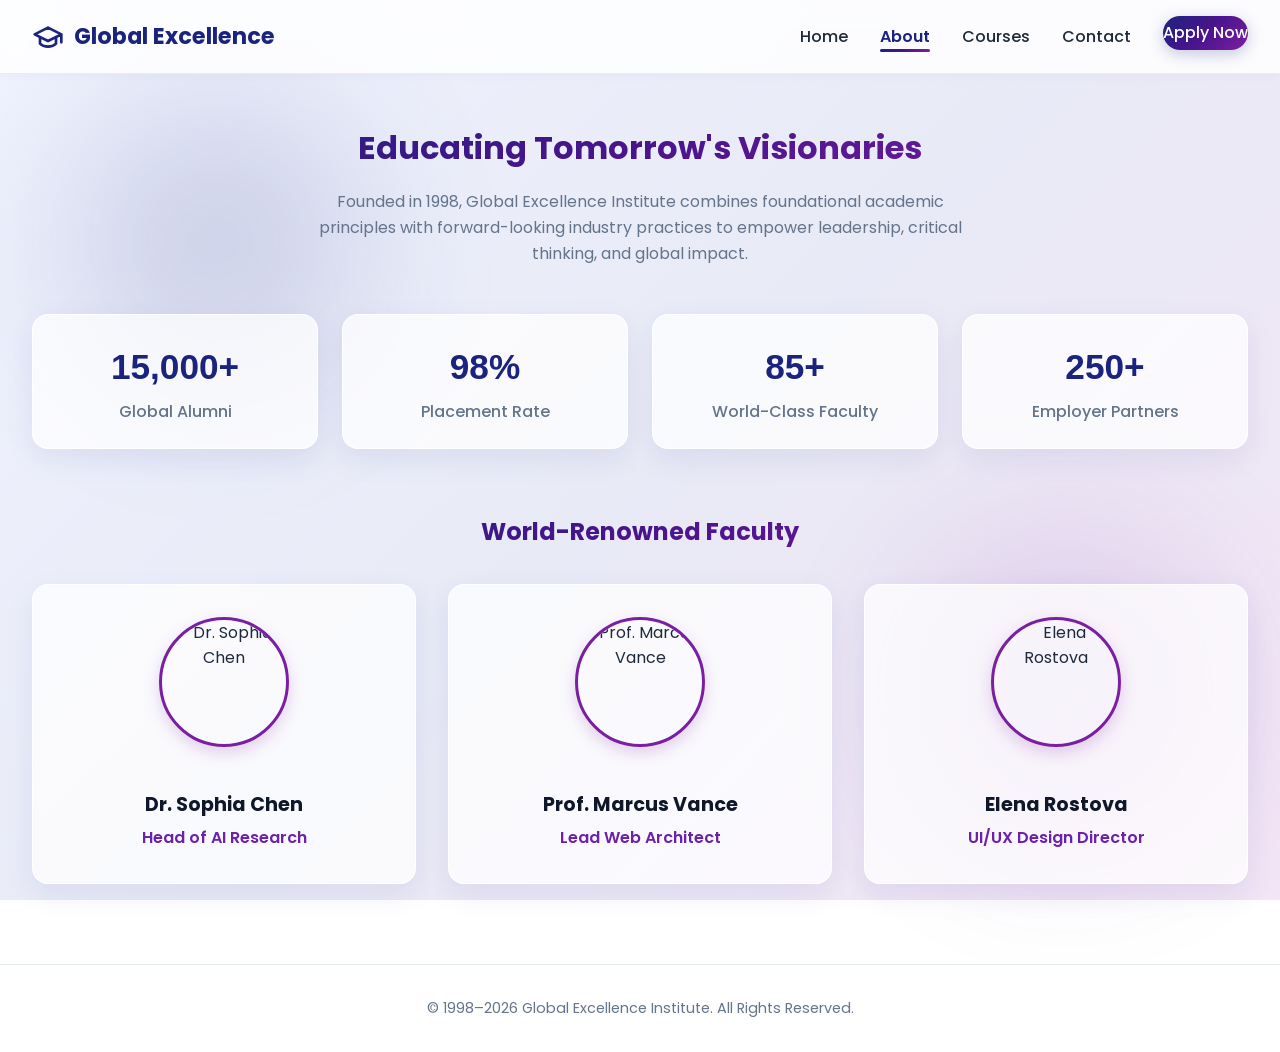
==== commit f891ea89: "Update about.html" ====
--- a/about.html
+++ b/about.html
@@ -3,83 +3,367 @@
 <head>
     <meta charset="UTF-8">
     <meta name="viewport" content="width=device-width, initial-scale=1.0">
-    <title>About Us -  EduTech Institute</title>
-    <link rel="stylesheet" href="style.css?v=100">
+    <title>About Us - Global Excellence Institute</title>
+    <style>
+        /* ==========================================
+           LIGHT MODE DESIGN SYSTEM & VARIABLES
+           ========================================== */
+        @import url('https://fonts.googleapis.com/css2?family=Poppins:wght@300;400;500;600;700;800&display=swap');
+
+        :root {
+            --primary-gradient: linear-gradient(135deg, #1a237e 0%, #4a148c 50%, #7b1fa2 100%);
+            --bg-gradient: linear-gradient(135deg, #f0f4ff 0%, #e8eaf6 50%, #f3e5f5 100%);
+            --glass-bg: rgba(255, 255, 255, 0.75);
+            --glass-border: rgba(255, 255, 255, 0.9);
+            --glass-shadow: 0 10px 30px 0 rgba(31, 38, 135, 0.08);
+            --text-main: #1e293b;
+            --text-muted: #64748b;
+            --accent-purple: #6b21a8;
+            --accent-blue: #1d4ed8;
+            --radius-lg: 16px;
+            --radius-md: 12px;
+            --transition-smooth: all 0.3s cubic-bezier(0.25, 0.8, 0.25, 1);
+        }
+
+        * {
+            margin: 0;
+            padding: 0;
+            box-sizing: border-box;
+            font-family: 'Poppins', sans-serif;
+        }
+
+        html {
+            scroll-behavior: smooth;
+        }
+
+        body {
+            background: var(--bg-gradient);
+            background-attachment: fixed;
+            color: var(--text-main);
+            line-height: 1.6;
+            overflow-x: hidden;
+            min-height: 100vh;
+            display: flex;
+            flex-direction: column;
+        }
+
+        /* Ambient Background Blobs */
+        .shape-blob {
+            position: absolute;
+            width: 300px;
+            height: 300px;
+            border-radius: 50%;
+            filter: blur(80px);
+            opacity: 0.15;
+            z-index: -1;
+            pointer-events: none;
+        }
+
+        /* GLASSMORPHISM LIGHT CARDS */
+        .glass-card {
+            background: var(--glass-bg);
+            backdrop-filter: blur(12px);
+            -webkit-backdrop-filter: blur(12px);
+            border: 1px solid var(--glass-border);
+            border-radius: var(--radius-lg);
+            box-shadow: var(--glass-shadow);
+            transition: var(--transition-smooth);
+        }
+
+        .glass-card:hover {
+            transform: translateY(-6px);
+            box-shadow: 0 15px 35px rgba(123, 31, 162, 0.12);
+            border-color: rgba(123, 31, 162, 0.3);
+        }
+
+        /* STICKY LIGHT NAVBAR */
+        header {
+            position: sticky;
+            top: 0;
+            z-index: 1000;
+            background: rgba(255, 255, 255, 0.85);
+            backdrop-filter: blur(15px);
+            border-bottom: 1px solid rgba(226, 232, 240, 0.8);
+            box-shadow: 0 2px 10px rgba(0,0,0,0.03);
+        }
+
+        nav {
+            max-width: 1280px;
+            margin: 0 auto;
+            padding: 1rem 2rem;
+            display: flex;
+            justify-content: space-between;
+            align-items: center;
+        }
+
+        .logo {
+            font-size: 1.4rem;
+            font-weight: 700;
+            color: #1a237e;
+            text-decoration: none;
+            display: flex;
+            align-items: center;
+            gap: 10px;
+        }
+
+        .logo-icon {
+            stroke: #1a237e;
+            transition: var(--transition-smooth);
+        }
+
+        .logo:hover .logo-icon {
+            transform: rotate(-8deg) scale(1.08);
+        }
+
+        .nav-links {
+            display: flex;
+            list-style: none;
+            gap: 2rem;
+            align-items: center;
+        }
+
+        .nav-links a {
+            text-decoration: none;
+            color: var(--text-main);
+            font-weight: 500;
+            position: relative;
+            padding: 4px 0;
+            transition: var(--transition-smooth);
+        }
+
+        .nav-links a:not(.btn-shine)::after {
+            content: '';
+            position: absolute;
+            width: 0;
+            height: 3px;
+            bottom: 0;
+            left: 0;
+            background: var(--primary-gradient);
+            border-radius: 10px;
+            transition: width 0.3s ease;
+        }
+
+        .nav-links a:not(.btn-shine):hover::after,
+        .nav-links a.active::after {
+            width: 100%;
+        }
+
+        .nav-links a.active {
+            color: #1a237e;
+            font-weight: 600;
+        }
+
+        /* BUTTONS */
+        .btn-shine {
+            position: relative;
+            padding: 0.75rem 1.6rem;
+            border-radius: 30px;
+            background: var(--primary-gradient);
+            color: #ffffff !important;
+            font-weight: 600;
+            text-decoration: none;
+            border: none;
+            overflow: hidden;
+            cursor: pointer;
+            display: inline-block;
+            box-shadow: 0 4px 15px rgba(26, 35, 126, 0.25);
+            transition: var(--transition-smooth);
+        }
+
+        .btn-shine:hover {
+            transform: translateY(-2px);
+            box-shadow: 0 8px 20px rgba(123, 31, 162, 0.35);
+        }
+
+        .gradient-text {
+            background: var(--primary-gradient);
+            -webkit-background-clip: text;
+            -webkit-text-fill-color: transparent;
+        }
+
+        /* CONTAINER & LAYOUT */
+        .container {
+            max-width: 1280px;
+            margin: 3rem auto 5rem auto;
+            padding: 0 2rem;
+            width: 100%;
+        }
+
+        /* STATS GRID */
+        .stats-grid {
+            display: grid;
+            grid-template-columns: repeat(4, 1fr);
+            gap: 1.5rem;
+            margin-top: 2rem;
+            text-align: center;
+        }
+
+        .stat-number {
+            font-size: 2.2rem;
+            font-weight: 800;
+            color: #1a237e;
+            margin-bottom: 0.2rem;
+        }
+
+        /* 3-COLUMN FACULTY GRID */
+        .grid-3 {
+            display: flex !important;
+            flex-direction: row !important;
+            justify-content: space-between !important;
+            gap: 2rem !important;
+            width: 100%;
+        }
+
+        .grid-3 > div {
+            flex: 1;
+            min-width: 0;
+        }
+
+        .card-body {
+            padding: 1.5rem;
+        }
+
+        /* FACULTY PROFILE CARDS */
+        .faculty-card {
+            text-align: center;
+            padding: 2rem 1.5rem;
+        }
+
+        .faculty-card img {
+            width: 130px;
+            height: 130px;
+            object-fit: cover;
+            object-position: top center;
+            border-radius: 50%;
+            margin: 0 auto 1.2rem auto;
+            display: block;
+            border: 3px solid #7b1fa2;
+            box-shadow: 0 6px 16px rgba(123, 31, 162, 0.2);
+        }
+
+        .faculty-card h3 {
+            color: #0f172a;
+            font-size: 1.2rem;
+            margin-bottom: 0.3rem;
+        }
+
+        /* KEYFRAME ANIMATIONS */
+        @keyframes fadeInUp {
+            from { opacity: 0; transform: translateY(25px); }
+            to { opacity: 1; transform: translateY(0); }
+        }
+
+        .animate-up {
+            animation: fadeInUp 0.7s ease forwards;
+        }
+
+        /* FOOTER */
+        footer {
+            background: #ffffff;
+            border-top: 1px solid #e2e8f0;
+            padding: 2rem;
+            text-align: center;
+            color: var(--text-muted);
+            font-size: 0.9rem;
+            margin-top: auto;
+        }
+
+        /* RESPONSIVE MEDIA QUERIES */
+        @media (max-width: 992px) {
+            .stats-grid { grid-template-columns: repeat(2, 1fr); }
+        }
+
+        @media (max-width: 768px) {
+            nav { flex-direction: column; gap: 1rem; }
+            .nav-links { gap: 1rem; flex-wrap: wrap; justify-content: center; }
+            .grid-3 { flex-direction: column !important; }
+            .stats-grid { grid-template-columns: 1fr; }
+        }
+    </style>
 </head>
 <body>
 
+    <!-- Ambient Blobs -->
+    <div class="shape-blob" style="top: 10%; left: 5%; background: #1a237e;"></div>
+    <div class="shape-blob" style="top: 60%; right: 5%; background: #7b1fa2;"></div>
+
+    <!-- Navigation Header -->
     <header>
         <nav>
-           <a href="about.html" class="logo">
-    <!-- Clean Graduation Cap Icon SVG -->
-    <svg class="logo-icon" viewBox="0 0 24 24" width="32" height="32" fill="none" stroke="currentColor" stroke-width="2" stroke-linecap="round" stroke-linejoin="round">
-        <path d="M22 10v6M2 10l10-5 10 5-10 5z"></path>
-        <path d="M6 12v5c3 3 9 3 12 0v-5"></path>
-    </svg>
-    <span>Edu Tech Institute</span>
-</a>
-
+            <a href="index.html" class="logo">
+                <svg class="logo-icon" viewBox="0 0 24 24" width="32" height="32" fill="none" stroke="currentColor" stroke-width="2" stroke-linecap="round" stroke-linejoin="round">
+                    <path d="M22 10v6M2 10l10-5 10 5-10 5z"></path>
+                    <path d="M6 12v5c3 3 9 3 12 0v-5"></path>
+                </svg>
+                <span>Global Excellence</span>
+            </a>
             <ul class="nav-links">
                 <li><a href="index.html">Home</a></li>
                 <li><a href="about.html" class="active">About</a></li>
                 <li><a href="courses.html">Courses</a></li>
                 <li><a href="contact.html">Contact</a></li>
-                <li><a href="contact.html" class="btn-shine btn-login">Apply Now</a></li>
+                <li><a href="contact.html" class="btn-shine">Apply Now</a></li>
             </ul>
         </nav>
     </header>
 
+    <!-- Main Content -->
     <div class="container animate-up">
-        <h1 style="text-align: center;" class="gradient-text">Shaping Future Leaders</h1>
-        <p style="text-align: center; color: var(--text-muted); max-width: 600px; margin: 1rem auto 3rem auto;">Founded in 2018,  Edu Tech has empowered thousands of graduates across design, computer science, and engineering.</p>
-
+        <h1 style="text-align: center;" class="gradient-text">Educating Tomorrow's Visionaries</h1>
+        <p style="text-align: center; color: var(--text-muted); max-width: 650px; margin: 1rem auto 3rem auto;">
+            Founded in 1998, Global Excellence Institute combines foundational academic principles with forward-looking industry practices to empower leadership, critical thinking, and global impact.
+        </p>
+
+        <!-- Stats Grid -->
         <div class="stats-grid">
             <div class="glass-card card-body">
-                <div class="stat-number">5,000+</div>
-                <p>Graduates</p>
+                <div class="stat-number">15,000+</div>
+                <p style="color: var(--text-muted); font-weight: 500;">Global Alumni</p>
             </div>
             <div class="glass-card card-body">
                 <div class="stat-number">98%</div>
-                <p>Placement Rate</p>
+                <p style="color: var(--text-muted); font-weight: 500;">Placement Rate</p>
             </div>
             <div class="glass-card card-body">
-                <div class="stat-number">45+</div>
-                <p>Expert Faculty</p>
+                <div class="stat-number">85+</div>
+                <p style="color: var(--text-muted); font-weight: 500;">World-Class Faculty</p>
             </div>
             <div class="glass-card card-body">
-                <div class="stat-number">120+</div>
-                <p>Hiring Partners</p>
+                <div class="stat-number">250+</div>
+                <p style="color: var(--text-muted); font-weight: 500;">Employer Partners</p>
             </div>
         </div>
 
-        <h2 style="margin: 4rem 0 2rem 0;" class="gradient-text">Our Faculty</h2>
+        <!-- Faculty Section -->
+        <h2 style="margin: 4rem 0 2rem 0; text-align: center;" class="gradient-text">World-Renowned Faculty</h2>
         <div class="grid-3">
             <div class="glass-card faculty-card">
-                <img src="https://images.unsplash.com/photo-1534528741775-53994a69daeb?auto=format&fit=crop&w=500&q=80" alt="Faculty">
-                <div class="card-body">
+                <img src="https://images.unsplash.com/photo-1534528741775-53994a69daeb?auto=format&fit=crop&w=500&q=80" alt="Dr. Sophia Chen">
+                <div class="card-body" style="padding-bottom: 0;">
                     <h3>Dr. Sophia Chen</h3>
-                    <p style="color: var(--accent-purple);">Head of AI Research</p>
+                    <p style="color: var(--accent-purple); font-weight: 600;">Head of AI Research</p>
                 </div>
             </div>
             <div class="glass-card faculty-card">
-                <img src="https://images.unsplash.com/photo-1507003211169-0a1dd7228f2d?auto=format&fit=crop&w=500&q=80" alt="Faculty">
-                <div class="card-body">
+                <img src="https://images.unsplash.com/photo-1507003211169-0a1dd7228f2d?auto=format&fit=crop&w=500&q=80" alt="Prof. Marcus Vance">
+                <div class="card-body" style="padding-bottom: 0;">
                     <h3>Prof. Marcus Vance</h3>
-                    <p style="color: var(--accent-purple);">Lead Web Architect</p>
+                    <p style="color: var(--accent-purple); font-weight: 600;">Lead Web Architect</p>
                 </div>
             </div>
             <div class="glass-card faculty-card">
-                <img src="https://images.unsplash.com/photo-1573496359142-b8d87734a5a2?auto=format&fit=crop&w=500&q=80" alt="Faculty">
-                <div class="card-body">
+                <img src="https://images.unsplash.com/photo-1573496359142-b8d87734a5a2?auto=format&fit=crop&w=500&q=80" alt="Elena Rostova">
+                <div class="card-body" style="padding-bottom: 0;">
                     <h3>Elena Rostova</h3>
-                    <p style="color: var(--accent-purple);">UI/UX Design Director</p>
+                    <p style="color: var(--accent-purple); font-weight: 600;">UI/UX Design Director</p>
                 </div>
             </div>
         </div>
     </div>
 
+    <!-- Footer -->
     <footer>
-        <p>&copy; 2026  EduTech Institute. All Rights Reserved.</p>
+        <p>&copy; 1998–2026 Global Excellence Institute. All Rights Reserved.</p>
     </footer>
 
 </body>
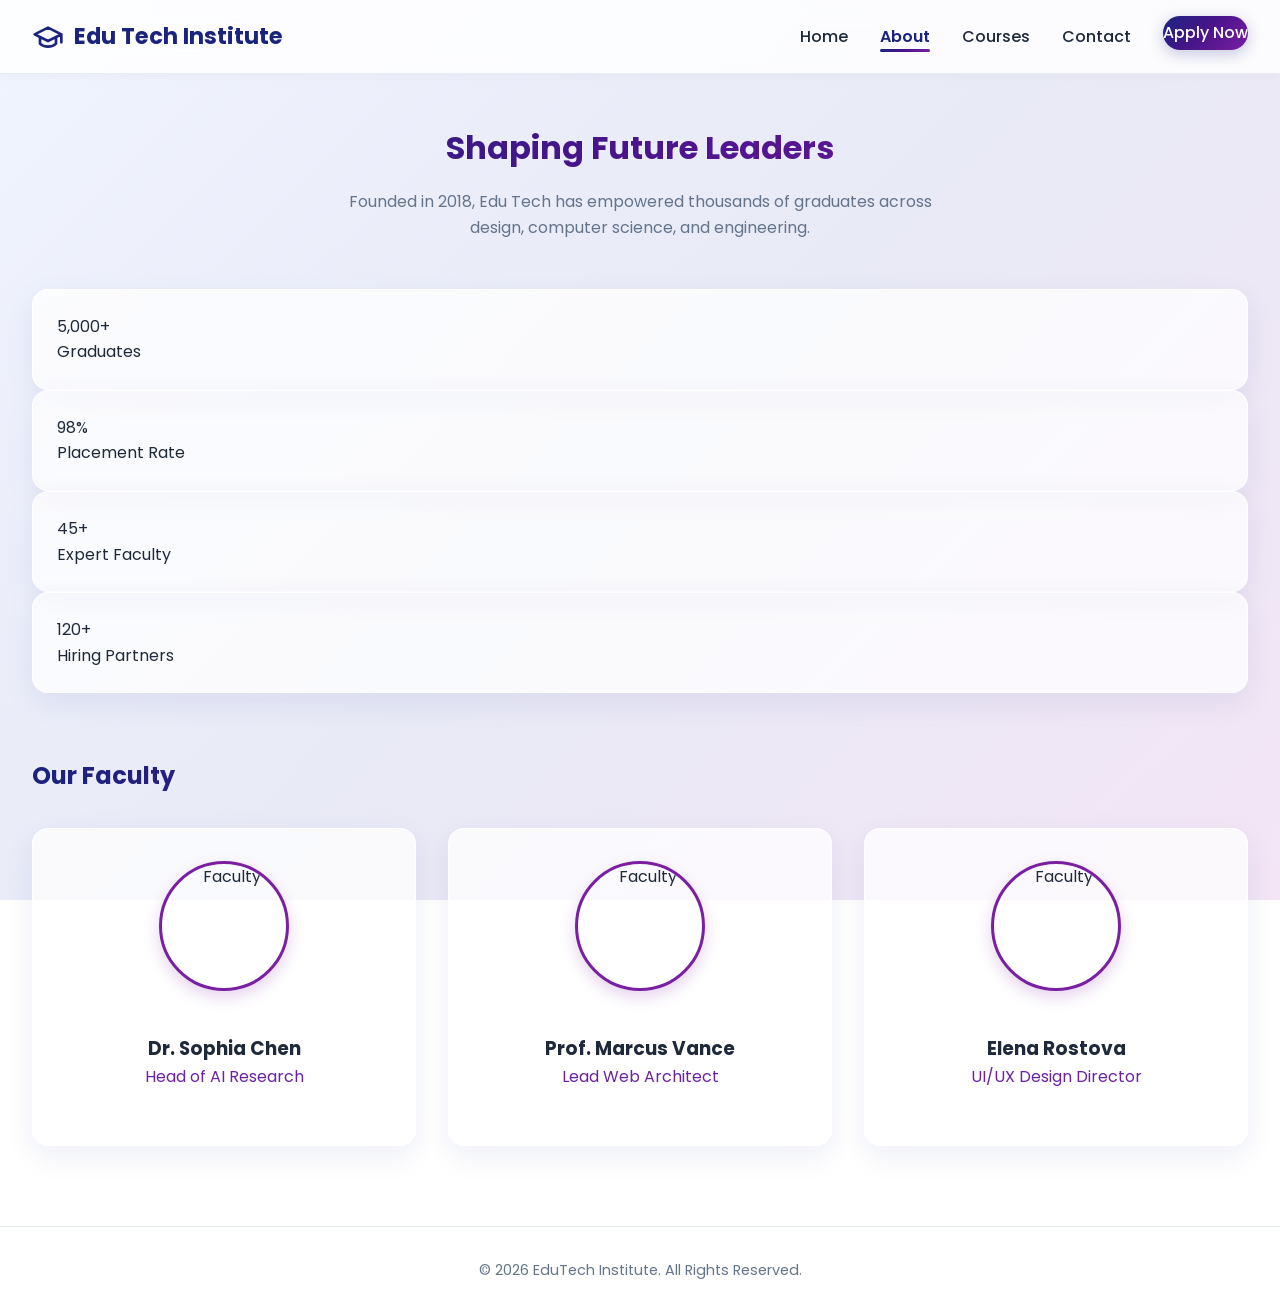
==== commit 19f81b91: "Add files via upload" ====
--- a/about.html
+++ b/about.html
@@ -1,370 +1,86 @@
-<!DOCTYPE html>
-<html lang="en">
-<head>
-    <meta charset="UTF-8">
-    <meta name="viewport" content="width=device-width, initial-scale=1.0">
-    <title>About Us - Global Excellence Institute</title>
-    <style>
-        /* ==========================================
-           LIGHT MODE DESIGN SYSTEM & VARIABLES
-           ========================================== */
-        @import url('https://fonts.googleapis.com/css2?family=Poppins:wght@300;400;500;600;700;800&display=swap');
-
-        :root {
-            --primary-gradient: linear-gradient(135deg, #1a237e 0%, #4a148c 50%, #7b1fa2 100%);
-            --bg-gradient: linear-gradient(135deg, #f0f4ff 0%, #e8eaf6 50%, #f3e5f5 100%);
-            --glass-bg: rgba(255, 255, 255, 0.75);
-            --glass-border: rgba(255, 255, 255, 0.9);
-            --glass-shadow: 0 10px 30px 0 rgba(31, 38, 135, 0.08);
-            --text-main: #1e293b;
-            --text-muted: #64748b;
-            --accent-purple: #6b21a8;
-            --accent-blue: #1d4ed8;
-            --radius-lg: 16px;
-            --radius-md: 12px;
-            --transition-smooth: all 0.3s cubic-bezier(0.25, 0.8, 0.25, 1);
-        }
-
-        * {
-            margin: 0;
-            padding: 0;
-            box-sizing: border-box;
-            font-family: 'Poppins', sans-serif;
-        }
-
-        html {
-            scroll-behavior: smooth;
-        }
-
-        body {
-            background: var(--bg-gradient);
-            background-attachment: fixed;
-            color: var(--text-main);
-            line-height: 1.6;
-            overflow-x: hidden;
-            min-height: 100vh;
-            display: flex;
-            flex-direction: column;
-        }
-
-        /* Ambient Background Blobs */
-        .shape-blob {
-            position: absolute;
-            width: 300px;
-            height: 300px;
-            border-radius: 50%;
-            filter: blur(80px);
-            opacity: 0.15;
-            z-index: -1;
-            pointer-events: none;
-        }
-
-        /* GLASSMORPHISM LIGHT CARDS */
-        .glass-card {
-            background: var(--glass-bg);
-            backdrop-filter: blur(12px);
-            -webkit-backdrop-filter: blur(12px);
-            border: 1px solid var(--glass-border);
-            border-radius: var(--radius-lg);
-            box-shadow: var(--glass-shadow);
-            transition: var(--transition-smooth);
-        }
-
-        .glass-card:hover {
-            transform: translateY(-6px);
-            box-shadow: 0 15px 35px rgba(123, 31, 162, 0.12);
-            border-color: rgba(123, 31, 162, 0.3);
-        }
-
-        /* STICKY LIGHT NAVBAR */
-        header {
-            position: sticky;
-            top: 0;
-            z-index: 1000;
-            background: rgba(255, 255, 255, 0.85);
-            backdrop-filter: blur(15px);
-            border-bottom: 1px solid rgba(226, 232, 240, 0.8);
-            box-shadow: 0 2px 10px rgba(0,0,0,0.03);
-        }
-
-        nav {
-            max-width: 1280px;
-            margin: 0 auto;
-            padding: 1rem 2rem;
-            display: flex;
-            justify-content: space-between;
-            align-items: center;
-        }
-
-        .logo {
-            font-size: 1.4rem;
-            font-weight: 700;
-            color: #1a237e;
-            text-decoration: none;
-            display: flex;
-            align-items: center;
-            gap: 10px;
-        }
-
-        .logo-icon {
-            stroke: #1a237e;
-            transition: var(--transition-smooth);
-        }
-
-        .logo:hover .logo-icon {
-            transform: rotate(-8deg) scale(1.08);
-        }
-
-        .nav-links {
-            display: flex;
-            list-style: none;
-            gap: 2rem;
-            align-items: center;
-        }
-
-        .nav-links a {
-            text-decoration: none;
-            color: var(--text-main);
-            font-weight: 500;
-            position: relative;
-            padding: 4px 0;
-            transition: var(--transition-smooth);
-        }
-
-        .nav-links a:not(.btn-shine)::after {
-            content: '';
-            position: absolute;
-            width: 0;
-            height: 3px;
-            bottom: 0;
-            left: 0;
-            background: var(--primary-gradient);
-            border-radius: 10px;
-            transition: width 0.3s ease;
-        }
-
-        .nav-links a:not(.btn-shine):hover::after,
-        .nav-links a.active::after {
-            width: 100%;
-        }
-
-        .nav-links a.active {
-            color: #1a237e;
-            font-weight: 600;
-        }
-
-        /* BUTTONS */
-        .btn-shine {
-            position: relative;
-            padding: 0.75rem 1.6rem;
-            border-radius: 30px;
-            background: var(--primary-gradient);
-            color: #ffffff !important;
-            font-weight: 600;
-            text-decoration: none;
-            border: none;
-            overflow: hidden;
-            cursor: pointer;
-            display: inline-block;
-            box-shadow: 0 4px 15px rgba(26, 35, 126, 0.25);
-            transition: var(--transition-smooth);
-        }
-
-        .btn-shine:hover {
-            transform: translateY(-2px);
-            box-shadow: 0 8px 20px rgba(123, 31, 162, 0.35);
-        }
-
-        .gradient-text {
-            background: var(--primary-gradient);
-            -webkit-background-clip: text;
-            -webkit-text-fill-color: transparent;
-        }
-
-        /* CONTAINER & LAYOUT */
-        .container {
-            max-width: 1280px;
-            margin: 3rem auto 5rem auto;
-            padding: 0 2rem;
-            width: 100%;
-        }
-
-        /* STATS GRID */
-        .stats-grid {
-            display: grid;
-            grid-template-columns: repeat(4, 1fr);
-            gap: 1.5rem;
-            margin-top: 2rem;
-            text-align: center;
-        }
-
-        .stat-number {
-            font-size: 2.2rem;
-            font-weight: 800;
-            color: #1a237e;
-            margin-bottom: 0.2rem;
-        }
-
-        /* 3-COLUMN FACULTY GRID */
-        .grid-3 {
-            display: flex !important;
-            flex-direction: row !important;
-            justify-content: space-between !important;
-            gap: 2rem !important;
-            width: 100%;
-        }
-
-        .grid-3 > div {
-            flex: 1;
-            min-width: 0;
-        }
-
-        .card-body {
-            padding: 1.5rem;
-        }
-
-        /* FACULTY PROFILE CARDS */
-        .faculty-card {
-            text-align: center;
-            padding: 2rem 1.5rem;
-        }
-
-        .faculty-card img {
-            width: 130px;
-            height: 130px;
-            object-fit: cover;
-            object-position: top center;
-            border-radius: 50%;
-            margin: 0 auto 1.2rem auto;
-            display: block;
-            border: 3px solid #7b1fa2;
-            box-shadow: 0 6px 16px rgba(123, 31, 162, 0.2);
-        }
-
-        .faculty-card h3 {
-            color: #0f172a;
-            font-size: 1.2rem;
-            margin-bottom: 0.3rem;
-        }
-
-        /* KEYFRAME ANIMATIONS */
-        @keyframes fadeInUp {
-            from { opacity: 0; transform: translateY(25px); }
-            to { opacity: 1; transform: translateY(0); }
-        }
-
-        .animate-up {
-            animation: fadeInUp 0.7s ease forwards;
-        }
-
-        /* FOOTER */
-        footer {
-            background: #ffffff;
-            border-top: 1px solid #e2e8f0;
-            padding: 2rem;
-            text-align: center;
-            color: var(--text-muted);
-            font-size: 0.9rem;
-            margin-top: auto;
-        }
-
-        /* RESPONSIVE MEDIA QUERIES */
-        @media (max-width: 992px) {
-            .stats-grid { grid-template-columns: repeat(2, 1fr); }
-        }
-
-        @media (max-width: 768px) {
-            nav { flex-direction: column; gap: 1rem; }
-            .nav-links { gap: 1rem; flex-wrap: wrap; justify-content: center; }
-            .grid-3 { flex-direction: column !important; }
-            .stats-grid { grid-template-columns: 1fr; }
-        }
-    </style>
-</head>
-<body>
-
-    <!-- Ambient Blobs -->
-    <div class="shape-blob" style="top: 10%; left: 5%; background: #1a237e;"></div>
-    <div class="shape-blob" style="top: 60%; right: 5%; background: #7b1fa2;"></div>
-
-    <!-- Navigation Header -->
-    <header>
-        <nav>
-            <a href="index.html" class="logo">
-                <svg class="logo-icon" viewBox="0 0 24 24" width="32" height="32" fill="none" stroke="currentColor" stroke-width="2" stroke-linecap="round" stroke-linejoin="round">
-                    <path d="M22 10v6M2 10l10-5 10 5-10 5z"></path>
-                    <path d="M6 12v5c3 3 9 3 12 0v-5"></path>
-                </svg>
-                <span>Global Excellence</span>
-            </a>
-            <ul class="nav-links">
-                <li><a href="index.html">Home</a></li>
-                <li><a href="about.html" class="active">About</a></li>
-                <li><a href="courses.html">Courses</a></li>
-                <li><a href="contact.html">Contact</a></li>
-                <li><a href="contact.html" class="btn-shine">Apply Now</a></li>
-            </ul>
-        </nav>
-    </header>
-
-    <!-- Main Content -->
-    <div class="container animate-up">
-        <h1 style="text-align: center;" class="gradient-text">Educating Tomorrow's Visionaries</h1>
-        <p style="text-align: center; color: var(--text-muted); max-width: 650px; margin: 1rem auto 3rem auto;">
-            Founded in 1998, Global Excellence Institute combines foundational academic principles with forward-looking industry practices to empower leadership, critical thinking, and global impact.
-        </p>
-
-        <!-- Stats Grid -->
-        <div class="stats-grid">
-            <div class="glass-card card-body">
-                <div class="stat-number">15,000+</div>
-                <p style="color: var(--text-muted); font-weight: 500;">Global Alumni</p>
-            </div>
-            <div class="glass-card card-body">
-                <div class="stat-number">98%</div>
-                <p style="color: var(--text-muted); font-weight: 500;">Placement Rate</p>
-            </div>
-            <div class="glass-card card-body">
-                <div class="stat-number">85+</div>
-                <p style="color: var(--text-muted); font-weight: 500;">World-Class Faculty</p>
-            </div>
-            <div class="glass-card card-body">
-                <div class="stat-number">250+</div>
-                <p style="color: var(--text-muted); font-weight: 500;">Employer Partners</p>
-            </div>
-        </div>
-
-        <!-- Faculty Section -->
-        <h2 style="margin: 4rem 0 2rem 0; text-align: center;" class="gradient-text">World-Renowned Faculty</h2>
-        <div class="grid-3">
-            <div class="glass-card faculty-card">
-                <img src="https://images.unsplash.com/photo-1534528741775-53994a69daeb?auto=format&fit=crop&w=500&q=80" alt="Dr. Sophia Chen">
-                <div class="card-body" style="padding-bottom: 0;">
-                    <h3>Dr. Sophia Chen</h3>
-                    <p style="color: var(--accent-purple); font-weight: 600;">Head of AI Research</p>
-                </div>
-            </div>
-            <div class="glass-card faculty-card">
-                <img src="https://images.unsplash.com/photo-1507003211169-0a1dd7228f2d?auto=format&fit=crop&w=500&q=80" alt="Prof. Marcus Vance">
-                <div class="card-body" style="padding-bottom: 0;">
-                    <h3>Prof. Marcus Vance</h3>
-                    <p style="color: var(--accent-purple); font-weight: 600;">Lead Web Architect</p>
-                </div>
-            </div>
-            <div class="glass-card faculty-card">
-                <img src="https://images.unsplash.com/photo-1573496359142-b8d87734a5a2?auto=format&fit=crop&w=500&q=80" alt="Elena Rostova">
-                <div class="card-body" style="padding-bottom: 0;">
-                    <h3>Elena Rostova</h3>
-                    <p style="color: var(--accent-purple); font-weight: 600;">UI/UX Design Director</p>
-                </div>
-            </div>
-        </div>
-    </div>
-
-    <!-- Footer -->
-    <footer>
-        <p>&copy; 1998–2026 Global Excellence Institute. All Rights Reserved.</p>
-    </footer>
-
-</body>
-</html>
+<!DOCTYPE html>
+<html lang="en">
+<head>
+    <meta charset="UTF-8">
+    <meta name="viewport" content="width=device-width, initial-scale=1.0">
+    <title>About Us -  EduTech Institute</title>
+    <link rel="stylesheet" href="style.css?v=100">
+</head>
+<body>
+
+    <header>
+        <nav>
+           <a href="about.html" class="logo">
+    <!-- Clean Graduation Cap Icon SVG -->
+    <svg class="logo-icon" viewBox="0 0 24 24" width="32" height="32" fill="none" stroke="currentColor" stroke-width="2" stroke-linecap="round" stroke-linejoin="round">
+        <path d="M22 10v6M2 10l10-5 10 5-10 5z"></path>
+        <path d="M6 12v5c3 3 9 3 12 0v-5"></path>
+    </svg>
+    <span>Edu Tech Institute</span>
+</a>
+
+            <ul class="nav-links">
+                <li><a href="index.html">Home</a></li>
+                <li><a href="about.html" class="active">About</a></li>
+                <li><a href="courses.html">Courses</a></li>
+                <li><a href="contact.html">Contact</a></li>
+                <li><a href="contact.html" class="btn-shine btn-login">Apply Now</a></li>
+            </ul>
+        </nav>
+    </header>
+
+    <div class="container animate-up">
+        <h1 style="text-align: center;" class="gradient-text">Shaping Future Leaders</h1>
+        <p style="text-align: center; color: var(--text-muted); max-width: 600px; margin: 1rem auto 3rem auto;">Founded in 2018,  Edu Tech has empowered thousands of graduates across design, computer science, and engineering.</p>
+
+        <div class="stats-grid">
+            <div class="glass-card card-body">
+                <div class="stat-number">5,000+</div>
+                <p>Graduates</p>
+            </div>
+            <div class="glass-card card-body">
+                <div class="stat-number">98%</div>
+                <p>Placement Rate</p>
+            </div>
+            <div class="glass-card card-body">
+                <div class="stat-number">45+</div>
+                <p>Expert Faculty</p>
+            </div>
+            <div class="glass-card card-body">
+                <div class="stat-number">120+</div>
+                <p>Hiring Partners</p>
+            </div>
+        </div>
+
+        <h2 style="margin: 4rem 0 2rem 0;" class="gradient-text">Our Faculty</h2>
+        <div class="grid-3">
+            <div class="glass-card faculty-card">
+                <img src="https://images.unsplash.com/photo-1534528741775-53994a69daeb?auto=format&fit=crop&w=500&q=80" alt="Faculty">
+                <div class="card-body">
+                    <h3>Dr. Sophia Chen</h3>
+                    <p style="color: var(--accent-purple);">Head of AI Research</p>
+                </div>
+            </div>
+            <div class="glass-card faculty-card">
+                <img src="https://images.unsplash.com/photo-1507003211169-0a1dd7228f2d?auto=format&fit=crop&w=500&q=80" alt="Faculty">
+                <div class="card-body">
+                    <h3>Prof. Marcus Vance</h3>
+                    <p style="color: var(--accent-purple);">Lead Web Architect</p>
+                </div>
+            </div>
+            <div class="glass-card faculty-card">
+                <img src="https://images.unsplash.com/photo-1573496359142-b8d87734a5a2?auto=format&fit=crop&w=500&q=80" alt="Faculty">
+                <div class="card-body">
+                    <h3>Elena Rostova</h3>
+                    <p style="color: var(--accent-purple);">UI/UX Design Director</p>
+                </div>
+            </div>
+        </div>
+    </div>
+
+    <footer>
+        <p>&copy; 2026  EduTech Institute. All Rights Reserved.</p>
+    </footer>
+
+</body>
+</html>
--- a/style.css
+++ b/style.css
@@ -0,0 +1,308 @@
+/* ==========================================
+   LIGHT MODE DESIGN SYSTEM & VARIABLES
+   ========================================== */
+@import url('https://fonts.googleapis.com/css2?family=Poppins:wght@300;400;500;600;700;800&display=swap');
+
+:root {
+    --primary-gradient: linear-gradient(135deg, #1a237e 0%, #4a148c 50%, #7b1fa2 100%);
+    --bg-gradient: linear-gradient(135deg, #f0f4ff 0%, #e8eaf6 50%, #f3e5f5 100%);
+    --glass-bg: rgba(255, 255, 255, 0.75);
+    --glass-border: rgba(255, 255, 255, 0.9);
+    --glass-shadow: 0 10px 30px 0 rgba(31, 38, 135, 0.08);
+    --text-main: #1e293b;
+    --text-muted: #64748b;
+    --accent-purple: #6b21a8;
+    --accent-blue: #1d4ed8;
+    --radius-lg: 16px;
+    --radius-md: 12px;
+    --transition-smooth: all 0.3s cubic-bezier(0.25, 0.8, 0.25, 1);
+}
+
+* {
+    margin: 0;
+    padding: 0;
+    box-sizing: border-box;
+    font-family: 'Poppins', sans-serif;
+}
+
+html {
+    scroll-behavior: smooth;
+}
+
+body {
+    background: var(--bg-gradient);
+    background-attachment: fixed;
+    color: var(--text-main);
+    line-height: 1.6;
+    overflow-x: hidden;
+    min-height: 100vh;
+}
+
+/* ==========================================
+   GLASSMORPHISM LIGHT CARDS
+   ========================================== */
+.glass-card {
+    background: var(--glass-bg);
+    backdrop-filter: blur(12px);
+    -webkit-backdrop-filter: blur(12px);
+    border: 1px solid var(--glass-border);
+    border-radius: var(--radius-lg);
+    box-shadow: var(--glass-shadow);
+    transition: var(--transition-smooth);
+}
+
+.glass-card:hover {
+    transform: translateY(-6px);
+    box-shadow: 0 15px 35px rgba(123, 31, 162, 0.12);
+    border-color: rgba(123, 31, 162, 0.3);
+}
+
+/* ==========================================
+   STICKY LIGHT NAVBAR
+   ========================================== */
+header {
+    position: sticky;
+    top: 0;
+    z-index: 1000;
+    background: rgba(255, 255, 255, 0.85);
+    backdrop-filter: blur(15px);
+    border-bottom: 1px solid rgba(226, 232, 240, 0.8);
+    box-shadow: 0 2px 10px rgba(0,0,0,0.03);
+}
+
+nav {
+    max-width: 1280px;
+    margin: 0 auto;
+    padding: 1rem 2rem;
+    display: flex;
+    justify-content: space-between;
+    align-items: center;
+}
+
+.logo {
+    font-size: 1.4rem;
+    font-weight: 700;
+    color: #1a237e;
+    text-decoration: none;
+    display: flex;
+    align-items: center;
+    gap: 10px;
+}
+
+.logo-icon {
+    stroke: #1a237e;
+    transition: var(--transition-smooth);
+}
+
+.logo:hover .logo-icon {
+    transform: rotate(-8deg) scale(1.08);
+}
+
+.nav-links {
+    display: flex;
+    list-style: none;
+    gap: 2rem;
+    align-items: center;
+}
+
+.nav-links a {
+    text-decoration: none;
+    color: var(--text-main);
+    font-weight: 500;
+    position: relative;
+    padding: 4px 0;
+    transition: var(--transition-smooth);
+}
+
+.nav-links a:not(.btn-shine)::after {
+    content: '';
+    position: absolute;
+    width: 0;
+    height: 3px;
+    bottom: 0;
+    left: 0;
+    background: var(--primary-gradient);
+    border-radius: 10px;
+    transition: width 0.3s ease;
+}
+
+.nav-links a:not(.btn-shine):hover::after,
+.nav-links a.active::after {
+    width: 100%;
+}
+
+.nav-links a.active {
+    color: #1a237e;
+    font-weight: 600;
+}
+
+/* ==========================================
+   BUTTONS
+   ========================================== */
+.btn-shine {
+    position: relative;
+    padding: 0.75rem 1.6rem;
+    border-radius: 30px;
+    background: var(--primary-gradient);
+    color: #ffffff !important;
+    font-weight: 600;
+    text-decoration: none;
+    border: none;
+    overflow: hidden;
+    cursor: pointer;
+    display: inline-block;
+    box-shadow: 0 4px 15px rgba(26, 35, 126, 0.25);
+    transition: var(--transition-smooth);
+}
+
+.btn-shine:hover {
+    transform: translateY(-2px);
+    box-shadow: 0 8px 20px rgba(123, 31, 162, 0.35);
+}
+
+/* ==========================================
+   HERO SECTION
+   ========================================== */
+.hero {
+    position: relative;
+    max-width: 1280px;
+    margin: 2rem auto;
+    padding: 0 2rem;
+    display: grid;
+    grid-template-columns: 1fr 1fr;
+    gap: 3rem;
+    align-items: center;
+    min-height: 65vh;
+}
+
+.hero-text h1 {
+    font-size: 3rem;
+    line-height: 1.2;
+    margin-bottom: 1.2rem;
+    color: #0f172a;
+}
+
+.gradient-text {
+    background: var(--primary-gradient);
+    -webkit-background-clip: text;
+    -webkit-text-fill-color: transparent;
+}
+
+/* ==========================================
+   STRICT 1-ROW CARDS GRID
+   ========================================== */
+.container {
+    max-width: 1280px;
+    margin: 3rem auto 5rem auto;
+    padding: 0 2rem;
+}
+
+.grid-3 {
+    display: flex !important;
+    flex-direction: row !important;
+    justify-content: space-between !important;
+    gap: 2rem !important;
+    width: 100%;
+}
+
+.grid-3 > div {
+    flex: 1;
+    min-width: 0;
+}
+
+.card-body {
+    padding: 1.5rem;
+}
+
+.course-card img {
+    width: 100%;
+    height: 200px;
+    object-fit: cover;
+    border-radius: var(--radius-md);
+}
+
+/* ==========================================
+   FACULTY PROFILE CARDS
+   ========================================== */
+.faculty-card {
+    text-align: center;
+    padding: 2rem 1.5rem;
+}
+
+.faculty-card img {
+    width: 130px;
+    height: 130px;
+    object-fit: cover;
+    object-position: top center;
+    border-radius: 50%;
+    margin: 0 auto 1.2rem auto;
+    display: block;
+    border: 3px solid #7b1fa2;
+    box-shadow: 0 6px 16px rgba(123, 31, 162, 0.2);
+}
+
+/* ==========================================
+   FORM STYLES
+   ========================================== */
+.form-group {
+    margin-bottom: 1.2rem;
+}
+
+.form-group label {
+    display: block;
+    margin-bottom: 0.4rem;
+    font-weight: 600;
+    font-size: 0.9rem;
+    color: #334155;
+}
+
+.form-control {
+    width: 100%;
+    background: #ffffff;
+    border: 1px solid #cbd5e1;
+    padding: 0.85rem 1.1rem;
+    border-radius: var(--radius-md);
+    color: var(--text-main);
+    outline: none;
+    font-size: 0.95rem;
+    transition: var(--transition-smooth);
+}
+
+.form-control:focus {
+    border-color: #7b1fa2;
+    box-shadow: 0 0 0 3px rgba(123, 31, 162, 0.15);
+}
+
+/* ==========================================
+   KEYFRAME ANIMATIONS
+   ========================================== */
+@keyframes fadeInUp {
+    from { opacity: 0; transform: translateY(25px); }
+    to { opacity: 1; transform: translateY(0); }
+}
+
+.animate-up {
+    animation: fadeInUp 0.7s ease forwards;
+}
+
+/* FOOTER */
+footer {
+    background: #ffffff;
+    border-top: 1px solid #e2e8f0;
+    padding: 2rem;
+    text-align: center;
+    color: var(--text-muted);
+    font-size: 0.9rem;
+    margin-top: auto;
+}
+
+/* RESPONSIVE MEDIA QUERIES */
+@media (max-width: 992px) {
+    .hero { grid-template-columns: 1fr; text-align: center; }
+}
+
+@media (max-width: 768px) {
+    nav { flex-direction: column; gap: 1rem; }
+    .nav-links { gap: 1rem; flex-wrap: wrap; justify-content: center; }
+    .grid-3 { flex-direction: column !important; }
+}
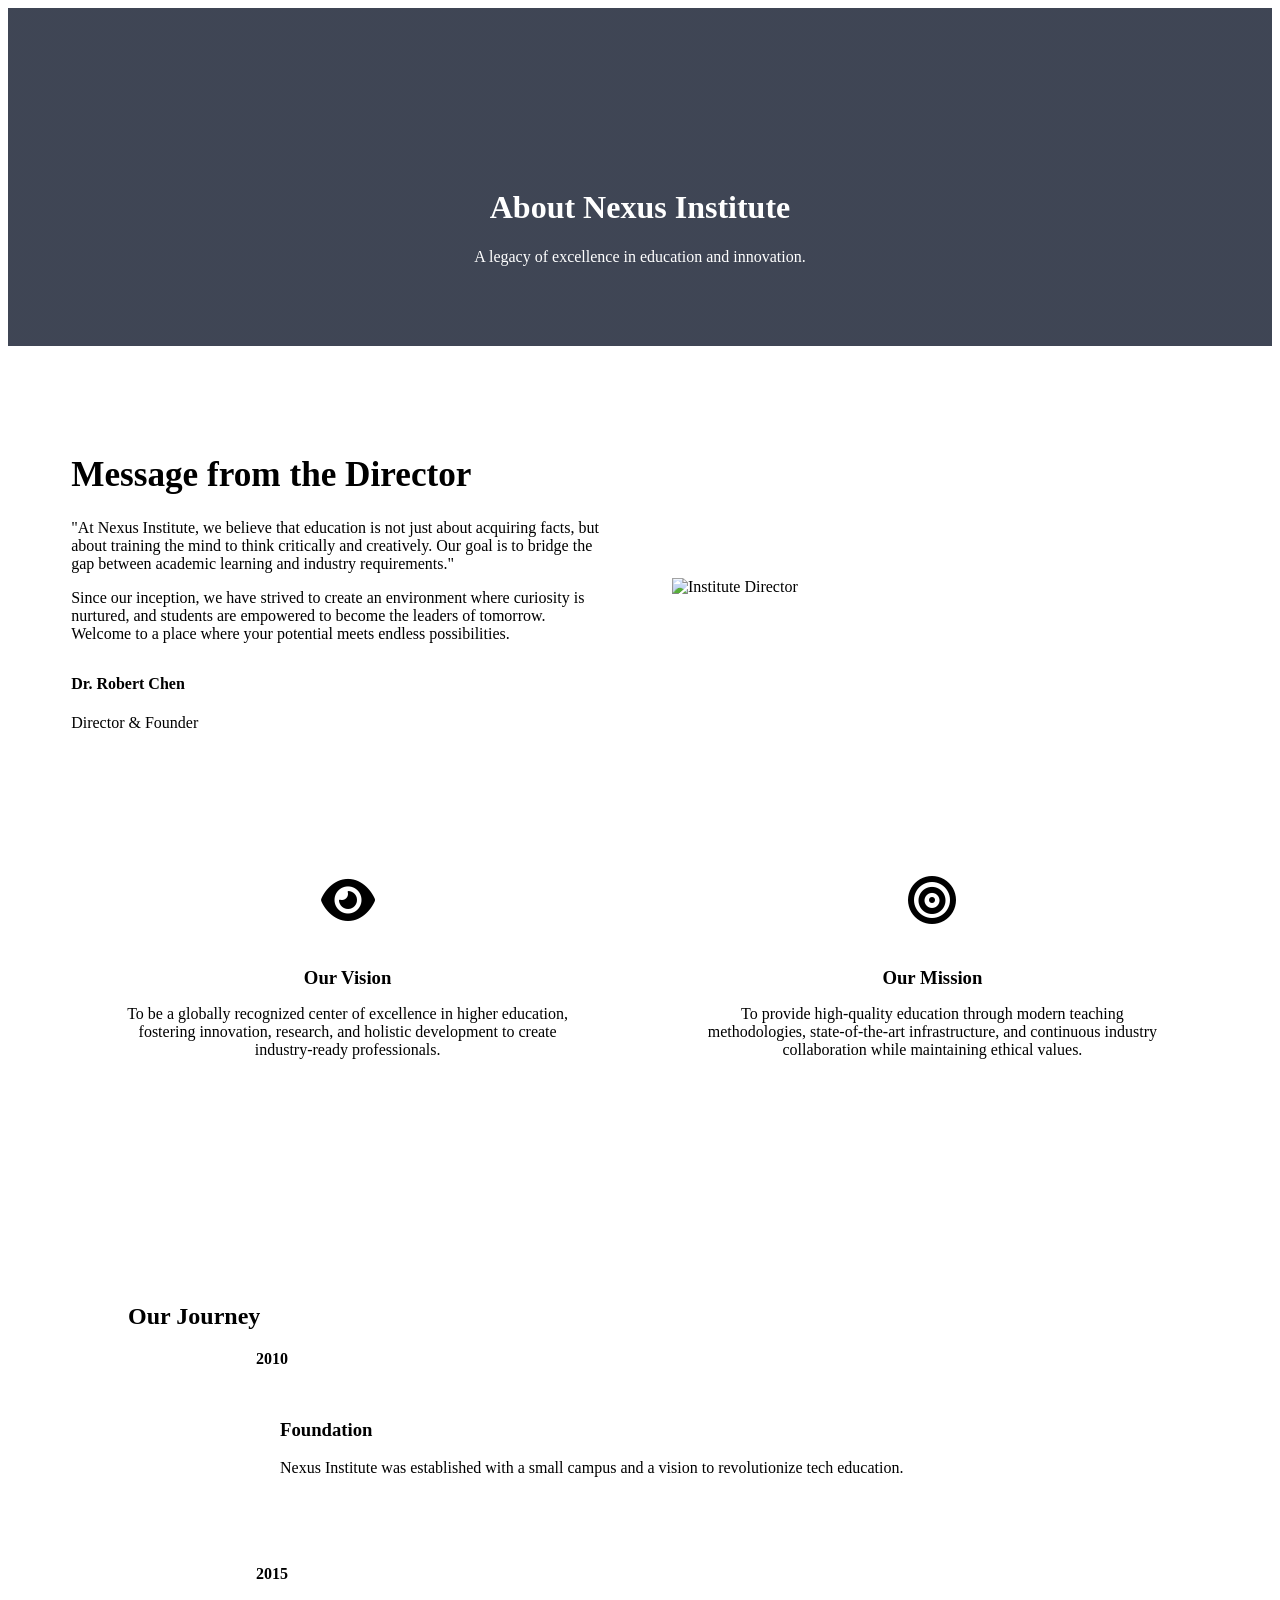
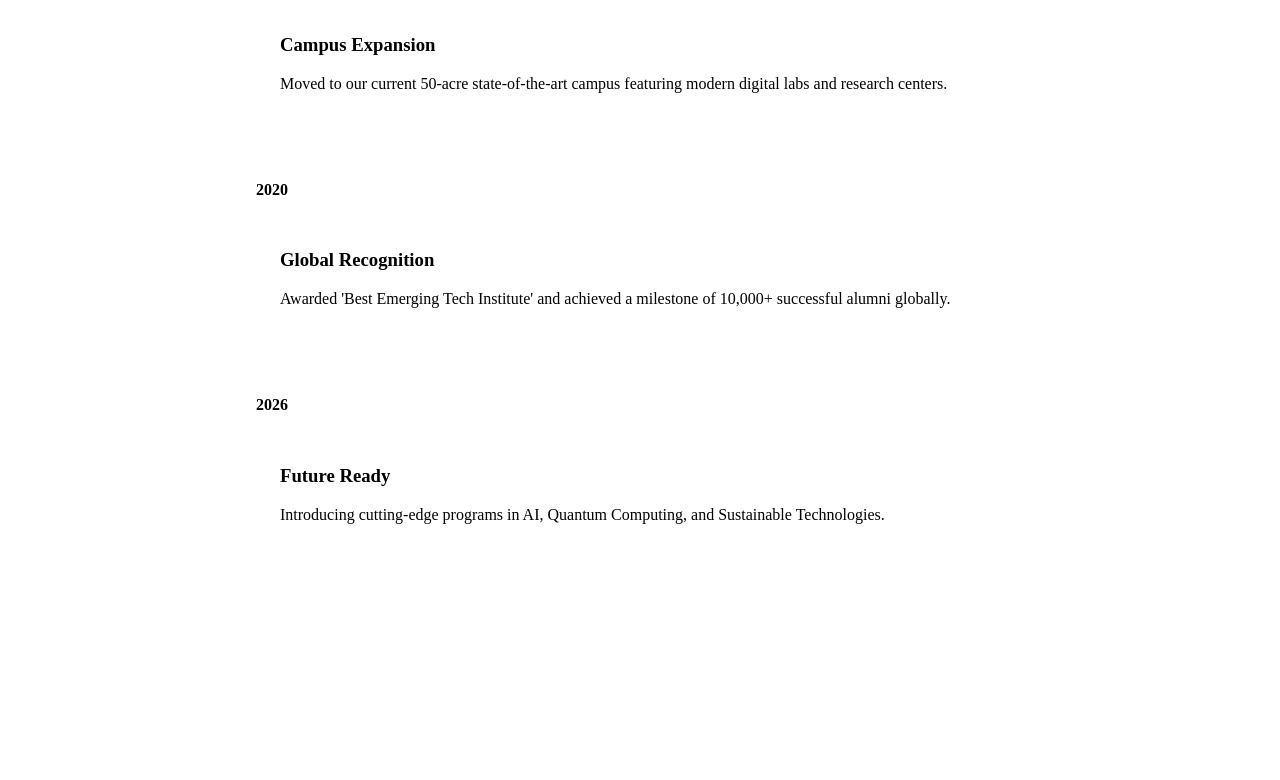
==== commit b080c236: "Update about.html" ====
--- a/about.html
+++ b/about.html
@@ -1,86 +1,160 @@
 <!DOCTYPE html>
-<html lang="en">
+<html lang="en" data-theme="light">
 <head>
     <meta charset="UTF-8">
     <meta name="viewport" content="width=device-width, initial-scale=1.0">
-    <title>About Us -  EduTech Institute</title>
-    <link rel="stylesheet" href="style.css?v=100">
+    <title>About Us | Nexus Institute</title>
+    <link href="https://fonts.googleapis.com/css2?family=Inter:wght@300;400;500;600;700&display=swap" rel="stylesheet">
+    <link rel="stylesheet" href="https://cdnjs.cloudflare.com/ajax/libs/font-awesome/6.4.0/css/all.min.css">
+    <link rel="stylesheet" href="css/style.css">
+    <style>
+        .page-header {
+            padding: 10rem 5% 4rem;
+            background: linear-gradient(rgba(15,23,42,0.8), rgba(15,23,42,0.8)), url('https://images.unsplash.com/photo-1523050854058-8df90110c9f1?ixlib=rb-4.0.3&auto=format&fit=crop&w=1920&q=80') center/cover;
+            color: white;
+            text-align: center;
+        }
+        
+        .about-section { padding: 5rem 5%; }
+        .about-grid {
+            display: grid;
+            grid-template-columns: 1fr 1fr;
+            gap: 4rem;
+            align-items: center;
+            margin-bottom: 5rem;
+        }
+        .about-text h2 { margin-bottom: 1.5rem; font-size: 2.2rem; }
+        .about-text p { margin-bottom: 1rem; color: var(--text-muted); }
+        .about-image img { border-radius: var(--radius-lg); box-shadow: var(--shadow-hover); }
+        
+        .vision-mission {
+            display: grid;
+            grid-template-columns: repeat(auto-fit, minmax(300px, 1fr));
+            gap: 2rem;
+            margin-bottom: 5rem;
+        }
+        .vm-card {
+            background: var(--card-bg);
+            padding: 3rem;
+            border-radius: var(--radius-lg);
+            text-align: center;
+            box-shadow: var(--shadow-soft);
+            border: 1px solid var(--border-color);
+        }
+        .vm-card i { font-size: 3rem; color: var(--primary-color); margin-bottom: 1.5rem; }
+        .vm-card h3 { margin-bottom: 1rem; }
+        
+        /* Timeline Styles */
+        .timeline-section { background: var(--bg-alt); padding: 5rem 5%; border-radius: var(--radius-lg); }
+        .timeline {
+            position: relative;
+            max-width: 800px;
+            margin: 0 auto;
+            padding-left: 2rem;
+            border-left: 3px solid var(--primary-color);
+        }
+        .timeline-item { position: relative; margin-bottom: 3rem; }
+        .timeline-item::before {
+            content: '';
+            position: absolute;
+            left: -2.65rem;
+            top: 0;
+            width: 20px;
+            height: 20px;
+            background: var(--primary-color);
+            border-radius: 50%;
+            border: 4px solid var(--bg-alt);
+        }
+        .timeline-date { font-weight: 700; color: var(--primary-color); margin-bottom: 0.5rem; display: block; }
+        .timeline-content {
+            background: var(--card-bg);
+            padding: 1.5rem;
+            border-radius: var(--radius-md);
+            box-shadow: var(--shadow-soft);
+            border: 1px solid var(--border-color);
+        }
+
+        @media (max-width: 768px) {
+            .about-grid { grid-template-columns: 1fr; }
+        }
+    </style>
 </head>
 <body>
+    <!-- [Paste Navbar Here] -->
 
-    <header>
-        <nav>
-           <a href="about.html" class="logo">
-    <!-- Clean Graduation Cap Icon SVG -->
-    <svg class="logo-icon" viewBox="0 0 24 24" width="32" height="32" fill="none" stroke="currentColor" stroke-width="2" stroke-linecap="round" stroke-linejoin="round">
-        <path d="M22 10v6M2 10l10-5 10 5-10 5z"></path>
-        <path d="M6 12v5c3 3 9 3 12 0v-5"></path>
-    </svg>
-    <span>Edu Tech Institute</span>
-</a>
-
-            <ul class="nav-links">
-                <li><a href="index.html">Home</a></li>
-                <li><a href="about.html" class="active">About</a></li>
-                <li><a href="courses.html">Courses</a></li>
-                <li><a href="contact.html">Contact</a></li>
-                <li><a href="contact.html" class="btn-shine btn-login">Apply Now</a></li>
-            </ul>
-        </nav>
+    <header class="page-header">
+        <h1>About Nexus Institute</h1>
+        <p>A legacy of excellence in education and innovation.</p>
     </header>
 
-    <div class="container animate-up">
-        <h1 style="text-align: center;" class="gradient-text">Shaping Future Leaders</h1>
-        <p style="text-align: center; color: var(--text-muted); max-width: 600px; margin: 1rem auto 3rem auto;">Founded in 2018,  Edu Tech has empowered thousands of graduates across design, computer science, and engineering.</p>
-
-        <div class="stats-grid">
-            <div class="glass-card card-body">
-                <div class="stat-number">5,000+</div>
-                <p>Graduates</p>
+    <section class="about-section">
+        <!-- Introduction & Director's Message -->
+        <div class="about-grid fade-up">
+            <div class="about-text">
+                <h2>Message from the Director</h2>
+                <p>"At Nexus Institute, we believe that education is not just about acquiring facts, but about training the mind to think critically and creatively. Our goal is to bridge the gap between academic learning and industry requirements."</p>
+                <p>Since our inception, we have strived to create an environment where curiosity is nurtured, and students are empowered to become the leaders of tomorrow. Welcome to a place where your potential meets endless possibilities.</p>
+                <div style="margin-top: 2rem;">
+                    <h4 style="color: var(--text-main);">Dr. Robert Chen</h4>
+                    <p style="color: var(--primary-color); font-weight: 500;">Director & Founder</p>
+                </div>
             </div>
-            <div class="glass-card card-body">
-                <div class="stat-number">98%</div>
-                <p>Placement Rate</p>
-            </div>
-            <div class="glass-card card-body">
-                <div class="stat-number">45+</div>
-                <p>Expert Faculty</p>
-            </div>
-            <div class="glass-card card-body">
-                <div class="stat-number">120+</div>
-                <p>Hiring Partners</p>
+            <div class="about-image">
+                <img src="https://images.unsplash.com/photo-1560250097-0b93528c311a?ixlib=rb-4.0.3&auto=format&fit=crop&w=800&q=80" alt="Institute Director">
             </div>
         </div>
 
-        <h2 style="margin: 4rem 0 2rem 0;" class="gradient-text">Our Faculty</h2>
-        <div class="grid-3">
-            <div class="glass-card faculty-card">
-                <img src="https://images.unsplash.com/photo-1534528741775-53994a69daeb?auto=format&fit=crop&w=500&q=80" alt="Faculty">
-                <div class="card-body">
-                    <h3>Dr. Sophia Chen</h3>
-                    <p style="color: var(--accent-purple);">Head of AI Research</p>
+        <!-- Vision & Mission -->
+        <div class="vision-mission fade-up">
+            <div class="vm-card">
+                <i class="fa-solid fa-eye"></i>
+                <h3>Our Vision</h3>
+                <p>To be a globally recognized center of excellence in higher education, fostering innovation, research, and holistic development to create industry-ready professionals.</p>
+            </div>
+            <div class="vm-card">
+                <i class="fa-solid fa-bullseye"></i>
+                <h3>Our Mission</h3>
+                <p>To provide high-quality education through modern teaching methodologies, state-of-the-art infrastructure, and continuous industry collaboration while maintaining ethical values.</p>
+            </div>
+        </div>
+
+        <!-- History Timeline -->
+        <div class="timeline-section fade-up">
+            <h2 class="section-title">Our Journey</h2>
+            <div class="timeline">
+                <div class="timeline-item">
+                    <span class="timeline-date">2010</span>
+                    <div class="timeline-content">
+                        <h3>Foundation</h3>
+                        <p>Nexus Institute was established with a small campus and a vision to revolutionize tech education.</p>
+                    </div>
                 </div>
-            </div>
-            <div class="glass-card faculty-card">
-                <img src="https://images.unsplash.com/photo-1507003211169-0a1dd7228f2d?auto=format&fit=crop&w=500&q=80" alt="Faculty">
-                <div class="card-body">
-                    <h3>Prof. Marcus Vance</h3>
-                    <p style="color: var(--accent-purple);">Lead Web Architect</p>
+                <div class="timeline-item">
+                    <span class="timeline-date">2015</span>
+                    <div class="timeline-content">
+                        <h3>Campus Expansion</h3>
+                        <p>Moved to our current 50-acre state-of-the-art campus featuring modern digital labs and research centers.</p>
+                    </div>
                 </div>
-            </div>
-            <div class="glass-card faculty-card">
-                <img src="https://images.unsplash.com/photo-1573496359142-b8d87734a5a2?auto=format&fit=crop&w=500&q=80" alt="Faculty">
-                <div class="card-body">
-                    <h3>Elena Rostova</h3>
-                    <p style="color: var(--accent-purple);">UI/UX Design Director</p>
+                <div class="timeline-item">
+                    <span class="timeline-date">2020</span>
+                    <div class="timeline-content">
+                        <h3>Global Recognition</h3>
+                        <p>Awarded 'Best Emerging Tech Institute' and achieved a milestone of 10,000+ successful alumni globally.</p>
+                    </div>
+                </div>
+                <div class="timeline-item">
+                    <span class="timeline-date">2026</span>
+                    <div class="timeline-content">
+                        <h3>Future Ready</h3>
+                        <p>Introducing cutting-edge programs in AI, Quantum Computing, and Sustainable Technologies.</p>
+                    </div>
                 </div>
             </div>
         </div>
-    </div>
+    </section>
 
-    <footer>
-        <p>&copy; 2026  EduTech Institute. All Rights Reserved.</p>
-    </footer>
-
+    <!-- [Paste Footer Here] -->
+    <script src="js/script.js"></script>
 </body>
 </html>
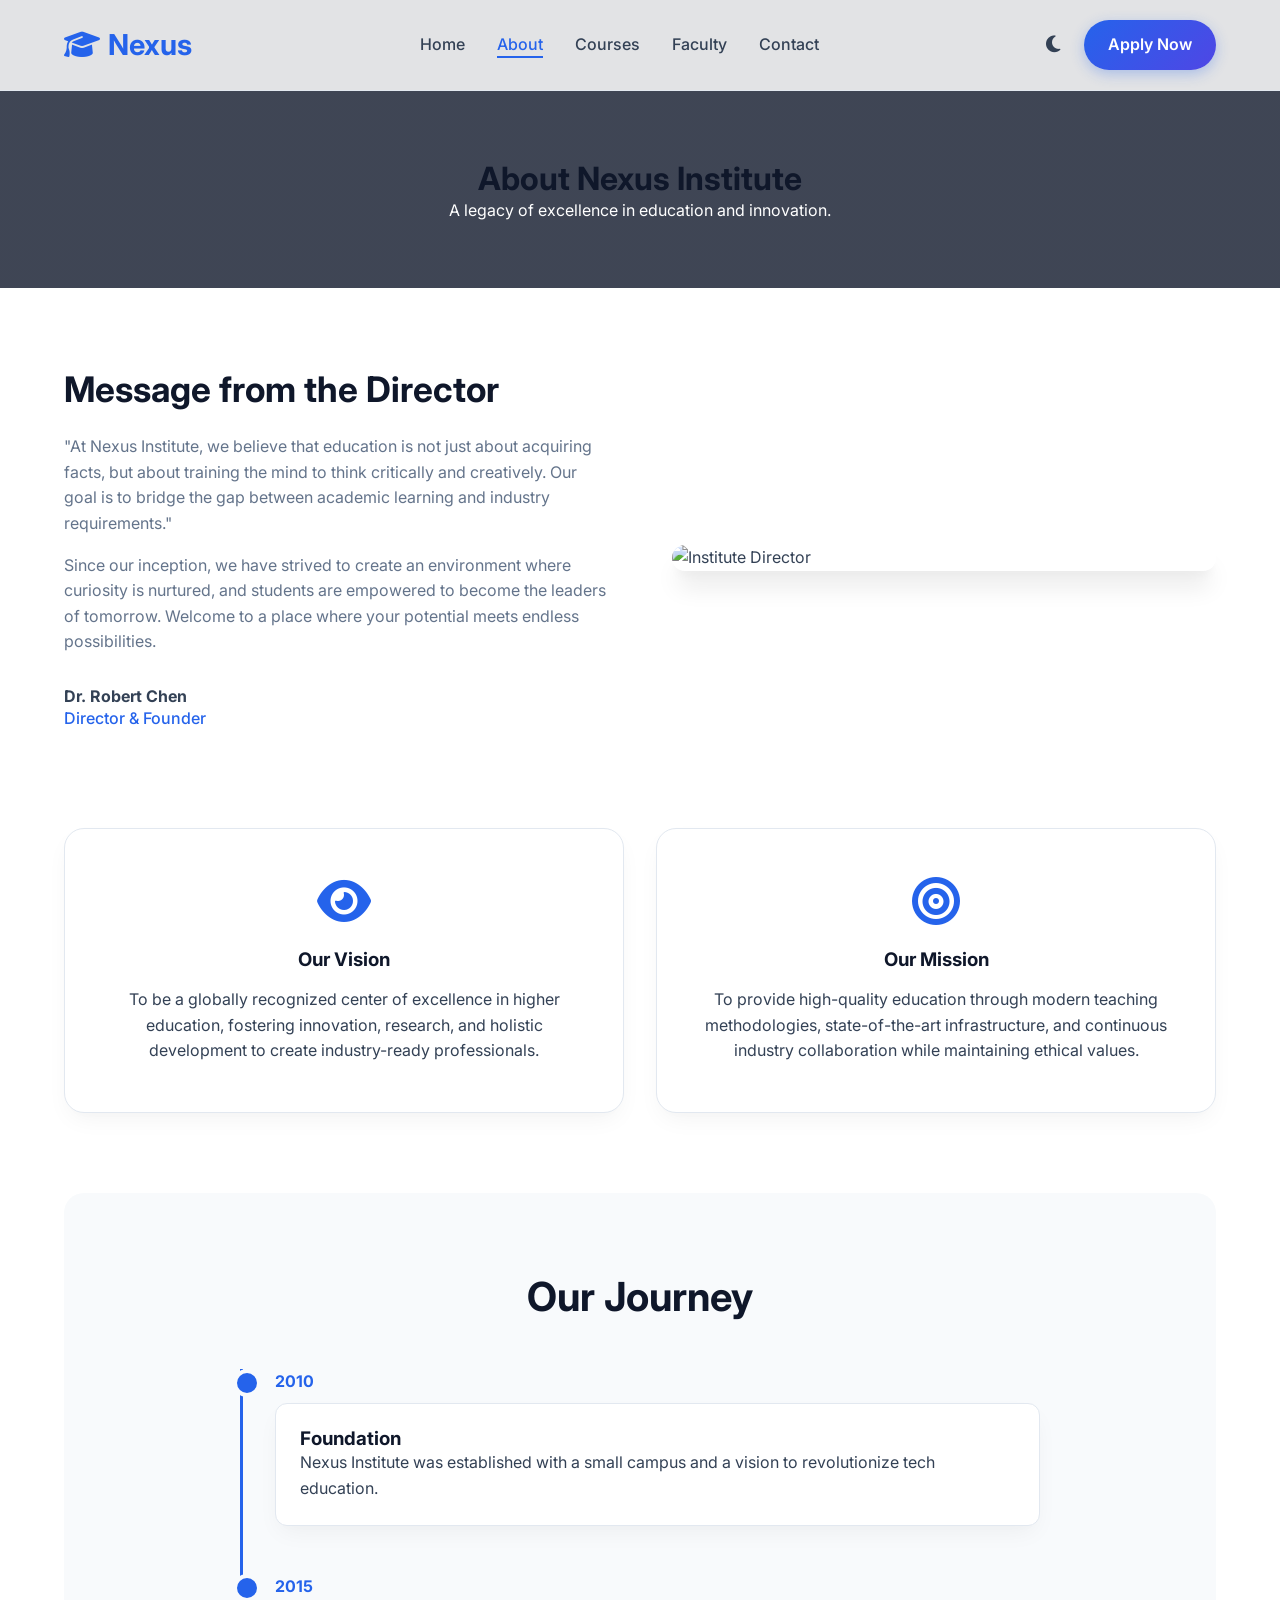
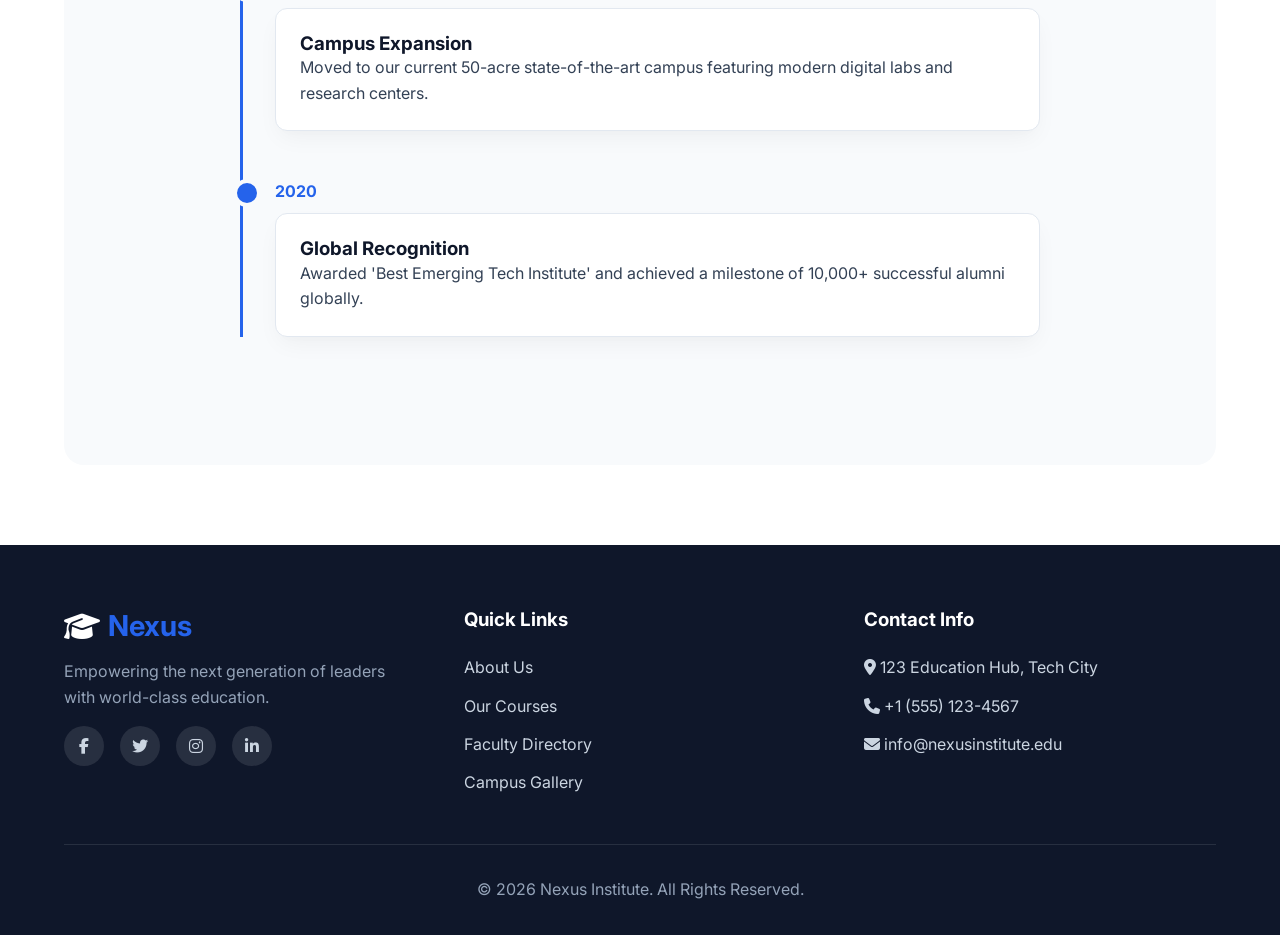
==== commit 996f0fe8: "Update about.html" ====
--- a/about.html
+++ b/about.html
@@ -6,7 +6,7 @@
     <title>About Us | Nexus Institute</title>
     <link href="https://fonts.googleapis.com/css2?family=Inter:wght@300;400;500;600;700&display=swap" rel="stylesheet">
     <link rel="stylesheet" href="https://cdnjs.cloudflare.com/ajax/libs/font-awesome/6.4.0/css/all.min.css">
-    <link rel="stylesheet" href="css/style.css">
+    <link rel="stylesheet" href="style.css">
     <style>
         .page-header {
             padding: 10rem 5% 4rem;
@@ -44,7 +44,6 @@
         .vm-card i { font-size: 3rem; color: var(--primary-color); margin-bottom: 1.5rem; }
         .vm-card h3 { margin-bottom: 1rem; }
         
-        /* Timeline Styles */
         .timeline-section { background: var(--bg-alt); padding: 5rem 5%; border-radius: var(--radius-lg); }
         .timeline {
             position: relative;
@@ -80,7 +79,25 @@
     </style>
 </head>
 <body>
-    <!-- [Paste Navbar Here] -->
+    <div id="scroll-progress"></div>
+
+    <nav class="navbar">
+        <div class="nav-logo">
+            <a href="index.html"><h2><i class="fa-solid fa-graduation-cap"></i> Nexus</h2></a>
+        </div>
+        <ul class="nav-links">
+            <li><a href="index.html">Home</a></li>
+            <li><a href="about.html">About</a></li>
+            <li><a href="courses.html">Courses</a></li>
+            <li><a href="faculty.html">Faculty</a></li>
+            <li><a href="contact.html">Contact</a></li>
+        </ul>
+        <div class="nav-actions">
+            <button id="theme-toggle" aria-label="Toggle Dark Mode"><i class="fa-solid fa-moon"></i></button>
+            <a href="#" class="btn btn-primary">Apply Now</a>
+            <button class="hamburger"><i class="fa-solid fa-bars"></i></button>
+        </div>
+    </nav>
 
     <header class="page-header">
         <h1>About Nexus Institute</h1>
@@ -88,7 +105,6 @@
     </header>
 
     <section class="about-section">
-        <!-- Introduction & Director's Message -->
         <div class="about-grid fade-up">
             <div class="about-text">
                 <h2>Message from the Director</h2>
@@ -104,7 +120,6 @@
             </div>
         </div>
 
-        <!-- Vision & Mission -->
         <div class="vision-mission fade-up">
             <div class="vm-card">
                 <i class="fa-solid fa-eye"></i>
@@ -118,7 +133,6 @@
             </div>
         </div>
 
-        <!-- History Timeline -->
         <div class="timeline-section fade-up">
             <h2 class="section-title">Our Journey</h2>
             <div class="timeline">
@@ -143,18 +157,47 @@
                         <p>Awarded 'Best Emerging Tech Institute' and achieved a milestone of 10,000+ successful alumni globally.</p>
                     </div>
                 </div>
-                <div class="timeline-item">
-                    <span class="timeline-date">2026</span>
-                    <div class="timeline-content">
-                        <h3>Future Ready</h3>
-                        <p>Introducing cutting-edge programs in AI, Quantum Computing, and Sustainable Technologies.</p>
-                    </div>
-                </div>
             </div>
         </div>
     </section>
 
-    <!-- [Paste Footer Here] -->
-    <script src="js/script.js"></script>
+    <footer>
+        <div class="footer-grid">
+            <div class="footer-col">
+                <div class="nav-logo" style="margin-bottom: 1rem;">
+                    <a href="index.html"><h2><i class="fa-solid fa-graduation-cap" style="color: white;"></i> Nexus</h2></a>
+                </div>
+                <p style="color: #94a3b8;">Empowering the next generation of leaders with world-class education.</p>
+                <div class="social-links">
+                    <a href="#"><i class="fa-brands fa-facebook-f"></i></a>
+                    <a href="#"><i class="fa-brands fa-twitter"></i></a>
+                    <a href="#"><i class="fa-brands fa-instagram"></i></a>
+                    <a href="#"><i class="fa-brands fa-linkedin-in"></i></a>
+                </div>
+            </div>
+            <div class="footer-col">
+                <h3>Quick Links</h3>
+                <ul>
+                    <li><a href="about.html">About Us</a></li>
+                    <li><a href="courses.html">Our Courses</a></li>
+                    <li><a href="faculty.html">Faculty Directory</a></li>
+                    <li><a href="gallery.html">Campus Gallery</a></li>
+                </ul>
+            </div>
+            <div class="footer-col">
+                <h3>Contact Info</h3>
+                <ul style="color: #cbd5e1;">
+                    <li><i class="fa-solid fa-location-dot"></i> 123 Education Hub, Tech City</li>
+                    <li><i class="fa-solid fa-phone"></i> +1 (555) 123-4567</li>
+                    <li><i class="fa-solid fa-envelope"></i> info@nexusinstitute.edu</li>
+                </ul>
+            </div>
+        </div>
+        <div class="footer-bottom">
+            <p>&copy; 2026 Nexus Institute. All Rights Reserved.</p>
+        </div>
+    </footer>
+
+    <script src="script.js"></script>
 </body>
 </html>
--- a/style.css
+++ b/style.css
@@ -0,0 +1,456 @@
+/* =========================================
+   CSS Variables & Theme Setup
+========================================= */
+:root {
+  /* Light Theme Colors (Blue + White) */
+  --primary-color: #2563eb;
+  --primary-hover: #1d4ed8;
+  --secondary-color: #0f172a;
+  --bg-color: #ffffff;
+  --bg-alt: #f8fafc;
+  --text-main: #334155;
+  --text-muted: #64748b;
+  --card-bg: #ffffff;
+  --border-color: #e2e8f0;
+  
+  /* UI Elements */
+  --shadow-soft: 0 10px 25px -5px rgba(0, 0, 0, 0.05), 0 8px 10px -6px rgba(0, 0, 0, 0.01);
+  --shadow-hover: 0 20px 25px -5px rgba(0, 0, 0, 0.1), 0 10px 10px -5px rgba(0, 0, 0, 0.04);
+  --radius-md: 12px;
+  --radius-lg: 20px;
+  --transition: all 0.3s cubic-bezier(0.4, 0, 0.2, 1);
+  --glass-bg: rgba(255, 255, 255, 0.85);
+}
+
+[data-theme="dark"] {
+  --primary-color: #3b82f6;
+  --primary-hover: #60a5fa;
+  --secondary-color: #f8fafc;
+  --bg-color: #0f172a;
+  --bg-alt: #1e293b;
+  --text-main: #cbd5e1;
+  --text-muted: #94a3b8;
+  --card-bg: #1e293b;
+  --border-color: #334155;
+  --glass-bg: rgba(15, 23, 42, 0.85);
+  --shadow-soft: 0 10px 25px -5px rgba(0,0,0, 0.5);
+}
+
+/* =========================================
+   Reset & Base Styles
+========================================= */
+* {
+  margin: 0;
+  padding: 0;
+  box-sizing: border-box;
+}
+
+html {
+  scroll-behavior: smooth;
+}
+
+body {
+  font-family: 'Inter', system-ui, -apple-system, sans-serif;
+  background-color: var(--bg-color);
+  color: var(--text-main);
+  line-height: 1.6;
+  transition: background-color 0.3s ease, color 0.3s ease;
+  overflow-x: hidden;
+}
+
+a { text-decoration: none; color: inherit; }
+ul { list-style: none; }
+img { max-width: 100%; height: auto; display: block; border-radius: var(--radius-md); }
+
+/* Scroll Progress Bar */
+#scroll-progress {
+  position: fixed;
+  top: 0;
+  left: 0;
+  width: 0%;
+  height: 4px;
+  background: linear-gradient(90deg, #2563eb, #60a5fa);
+  z-index: 9999;
+  transition: width 0.1s ease;
+}
+
+/* =========================================
+   Typography & Buttons
+========================================= */
+h1, h2, h3, h4 {
+  color: var(--secondary-color);
+  font-weight: 700;
+  line-height: 1.2;
+}
+
+.section-title {
+  text-align: center;
+  font-size: 2.5rem;
+  margin-bottom: 3rem;
+  position: relative;
+}
+
+.btn {
+  display: inline-flex;
+  align-items: center;
+  justify-content: center;
+  padding: 0.75rem 1.5rem;
+  border-radius: 50px;
+  font-weight: 600;
+  cursor: pointer;
+  transition: var(--transition);
+  border: none;
+  gap: 0.5rem;
+}
+
+.btn-primary {
+  background: linear-gradient(135deg, var(--primary-color), #4f46e5);
+  color: white !important;
+  box-shadow: 0 4px 14px rgba(37, 99, 235, 0.3);
+}
+
+.btn-primary:hover {
+  transform: translateY(-2px);
+  box-shadow: 0 6px 20px rgba(37, 99, 235, 0.4);
+}
+
+.btn-outline {
+  background: transparent;
+  border: 2px solid var(--primary-color);
+  color: var(--primary-color);
+}
+
+.btn-outline:hover {
+  background: var(--primary-color);
+  color: white;
+}
+
+/* =========================================
+   Navigation (Glassmorphism)
+========================================= */
+.navbar {
+  position: fixed;
+  top: 0;
+  width: 100%;
+  padding: 1.25rem 5%;
+  display: flex;
+  justify-content: space-between;
+  align-items: center;
+  z-index: 1000;
+  background: var(--glass-bg);
+  backdrop-filter: blur(12px);
+  border-bottom: 1px solid var(--border-color);
+  transition: var(--transition);
+}
+
+.nav-logo h2 {
+  font-size: 1.8rem;
+  color: var(--primary-color);
+  display: flex;
+  align-items: center;
+  gap: 0.5rem;
+}
+
+.nav-links {
+  display: flex;
+  gap: 2rem;
+  align-items: center;
+}
+
+.nav-links a {
+  font-weight: 500;
+  position: relative;
+  transition: var(--transition);
+}
+
+.nav-links a:hover, .nav-links a.active {
+  color: var(--primary-color);
+}
+
+.nav-links a::after {
+  content: '';
+  position: absolute;
+  bottom: -4px;
+  left: 0;
+  width: 0;
+  height: 2px;
+  background: var(--primary-color);
+  transition: var(--transition);
+}
+
+.nav-links a:hover::after, .nav-links a.active::after {
+  width: 100%;
+}
+
+.nav-actions {
+  display: flex;
+  align-items: center;
+  gap: 1.5rem;
+}
+
+#theme-toggle {
+  background: none;
+  border: none;
+  color: var(--text-main);
+  font-size: 1.2rem;
+  cursor: pointer;
+}
+
+.hamburger {
+  display: none;
+  background: none;
+  border: none;
+  font-size: 1.5rem;
+  color: var(--text-main);
+  cursor: pointer;
+}
+
+/* =========================================
+   Hero Section
+========================================= */
+.hero {
+  min-height: 100vh;
+  display: flex;
+  align-items: center;
+  padding: 8rem 5% 4rem;
+  background: var(--bg-alt);
+  position: relative;
+  overflow: hidden;
+}
+
+.hero-content {
+  flex: 1;
+  z-index: 2;
+}
+
+.hero h1 {
+  font-size: 4rem;
+  margin-bottom: 1rem;
+}
+
+.hero h1 span {
+  background: linear-gradient(135deg, var(--primary-color), #4f46e5);
+  -webkit-background-clip: text;
+  -webkit-text-fill-color: transparent;
+}
+
+.hero-subtitle {
+  font-size: 1.2rem;
+  color: var(--text-muted);
+  margin-bottom: 2.5rem;
+  max-width: 600px;
+}
+
+.hero-buttons {
+  display: flex;
+  gap: 1rem;
+}
+
+.hero-image {
+  flex: 1;
+  position: relative;
+  z-index: 2;
+  text-align: right;
+}
+
+.hero-image img {
+  max-width: 90%;
+  border-radius: var(--radius-lg);
+  box-shadow: var(--shadow-soft);
+  animation: float 6s ease-in-out infinite;
+}
+
+@keyframes float {
+  0% { transform: translateY(0px); }
+  50% { transform: translateY(-20px); }
+  100% { transform: translateY(0px); }
+}
+
+/* =========================================
+   Features Section (Cards)
+========================================= */
+.features {
+  padding: 6rem 5%;
+  background: var(--bg-color);
+}
+
+.grid-6 {
+  display: grid;
+  grid-template-columns: repeat(auto-fit, minmax(300px, 1fr));
+  gap: 2rem;
+}
+
+.feature-card {
+  background: var(--card-bg);
+  padding: 2.5rem;
+  border-radius: var(--radius-lg);
+  box-shadow: var(--shadow-soft);
+  border: 1px solid var(--border-color);
+  transition: var(--transition);
+  text-align: center;
+}
+
+.feature-card:hover {
+  transform: translateY(-10px);
+  box-shadow: var(--shadow-hover);
+}
+
+.feature-icon {
+  width: 70px;
+  height: 70px;
+  background: var(--bg-alt);
+  color: var(--primary-color);
+  border-radius: 50%;
+  display: inline-flex;
+  align-items: center;
+  justify-content: center;
+  font-size: 2rem;
+  margin-bottom: 1.5rem;
+  transition: var(--transition);
+}
+
+.feature-card:hover .feature-icon {
+  background: var(--primary-color);
+  color: white;
+}
+
+.feature-card h3 {
+  margin-bottom: 1rem;
+}
+
+/* =========================================
+   Statistics / Counters
+========================================= */
+.stats {
+  padding: 5rem 5%;
+  background: linear-gradient(135deg, var(--primary-color), #1e40af);
+  color: white;
+  display: grid;
+  grid-template-columns: repeat(auto-fit, minmax(200px, 1fr));
+  gap: 2rem;
+  text-align: center;
+}
+
+.stat-item h2 {
+  color: white;
+  font-size: 3.5rem;
+  margin-bottom: 0.5rem;
+}
+
+.stat-item p {
+  font-size: 1.2rem;
+  opacity: 0.9;
+}
+
+/* =========================================
+   Footer
+========================================= */
+footer {
+  background: var(--secondary-color);
+  color: white;
+  padding: 4rem 5% 2rem;
+}
+
+.footer-grid {
+  display: grid;
+  grid-template-columns: repeat(auto-fit, minmax(250px, 1fr));
+  gap: 3rem;
+  margin-bottom: 3rem;
+}
+
+.footer-col h3 {
+  color: white;
+  margin-bottom: 1.5rem;
+}
+
+.footer-col ul {
+  display: flex;
+  flex-direction: column;
+  gap: 0.8rem;
+}
+
+.footer-col a {
+  color: #cbd5e1;
+  transition: var(--transition);
+}
+
+.footer-col a:hover {
+  color: var(--primary-color);
+  padding-left: 5px;
+}
+
+.social-links {
+  display: flex;
+  gap: 1rem;
+  margin-top: 1rem;
+}
+
+.social-links a {
+  width: 40px;
+  height: 40px;
+  border-radius: 50%;
+  background: rgba(255,255,255,0.1);
+  display: flex;
+  align-items: center;
+  justify-content: center;
+}
+
+.social-links a:hover {
+  background: var(--primary-color);
+  color: white;
+}
+
+.footer-bottom {
+  text-align: center;
+  padding-top: 2rem;
+  border-top: 1px solid rgba(255,255,255,0.1);
+  color: #94a3b8;
+}
+
+/* =========================================
+   Responsive Design
+========================================= */
+@media (max-width: 992px) {
+  .hero {
+    flex-direction: column;
+    text-align: center;
+    padding-top: 8rem;
+  }
+  .hero-subtitle { margin: 0 auto 2rem; }
+  .hero-buttons { justify-content: center; }
+  .hero-image { margin-top: 3rem; }
+}
+
+@media (max-width: 768px) {
+  .nav-links, .nav-actions .btn {
+    display: none;
+  }
+  .hamburger {
+    display: block;
+  }
+  /* Mobile Menu Styles */
+  .nav-links.active {
+    display: flex;
+    flex-direction: column;
+    position: absolute;
+    top: 100%;
+    left: 0;
+    width: 100%;
+    background: var(--card-bg);
+    padding: 2rem;
+    box-shadow: var(--shadow-soft);
+  }
+  .hero h1 { font-size: 2.8rem; }
+}
+
+/* Animations */
+.fade-up {
+  opacity: 0;
+  transform: translateY(30px);
+  transition: opacity 0.8s ease, transform 0.8s ease;
+}
+
+.fade-up.visible {
+  opacity: 1;
+  transform: translateY(0);
+}
